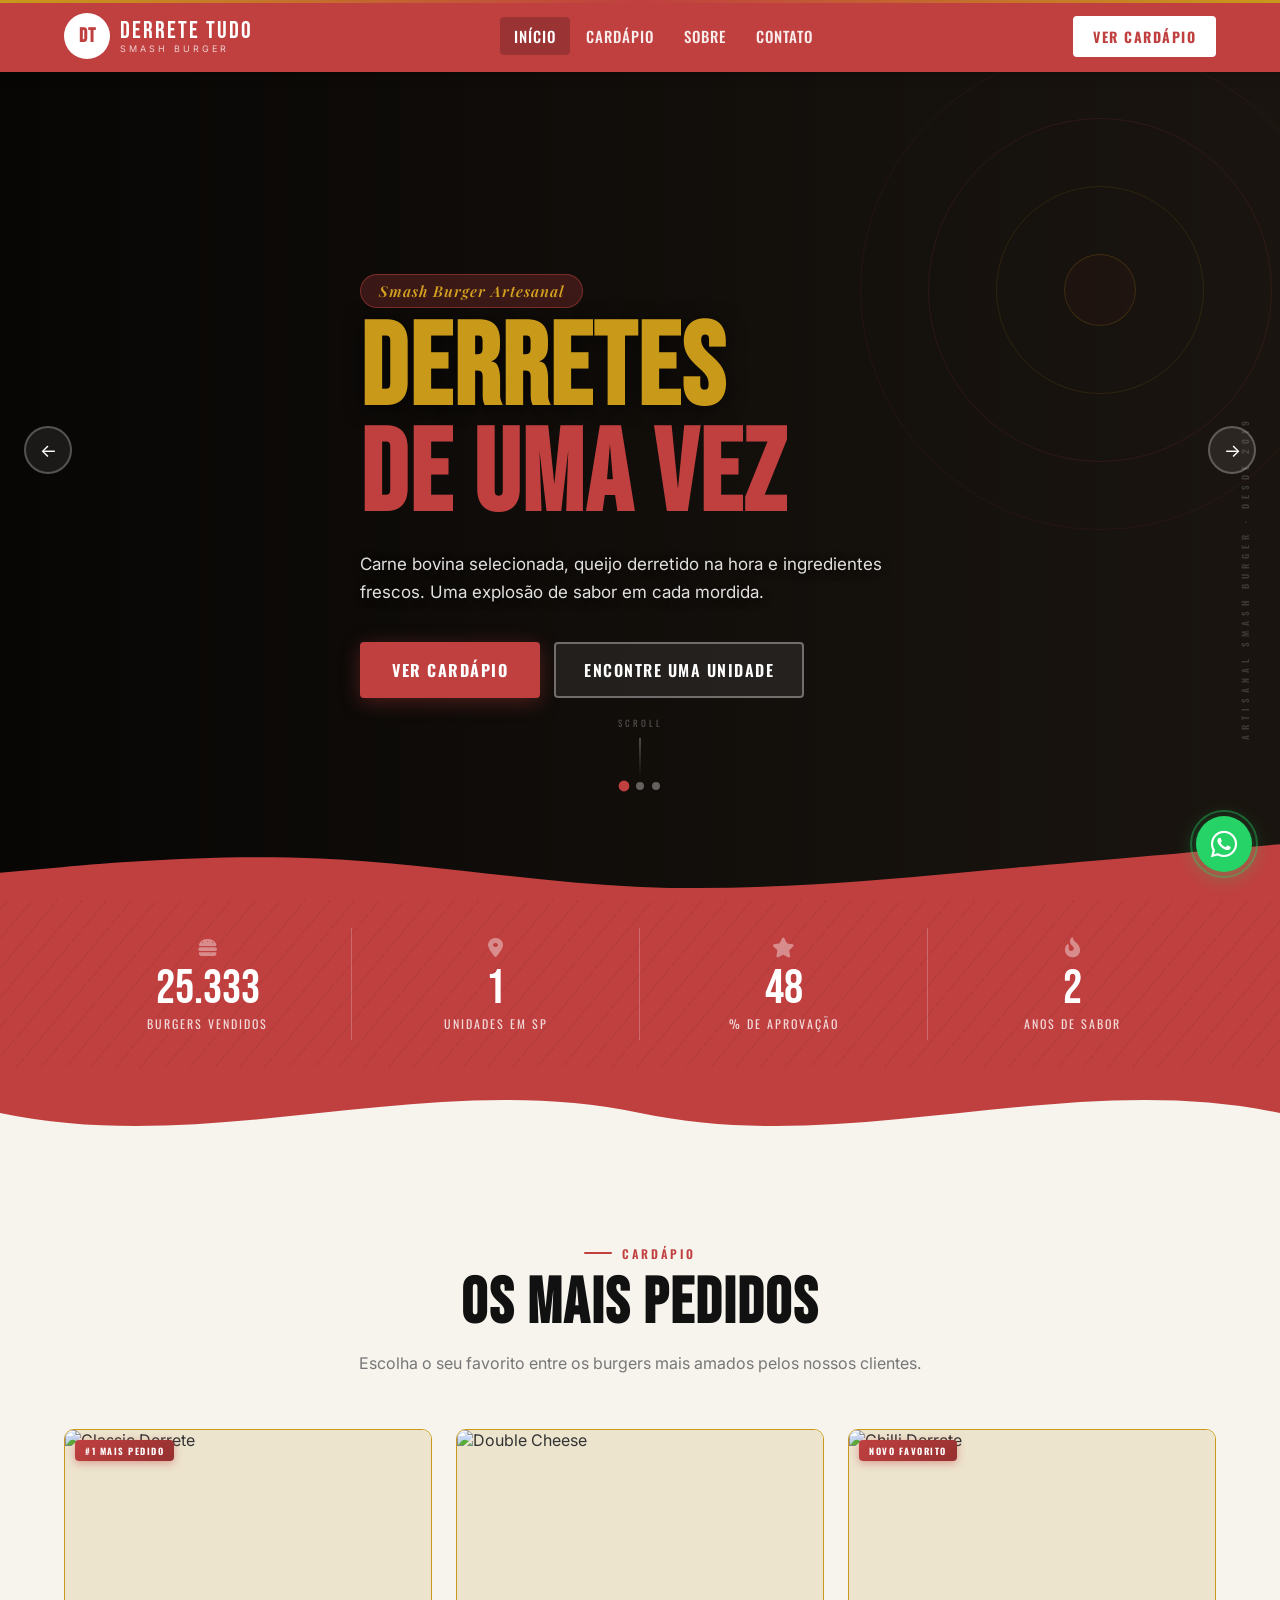
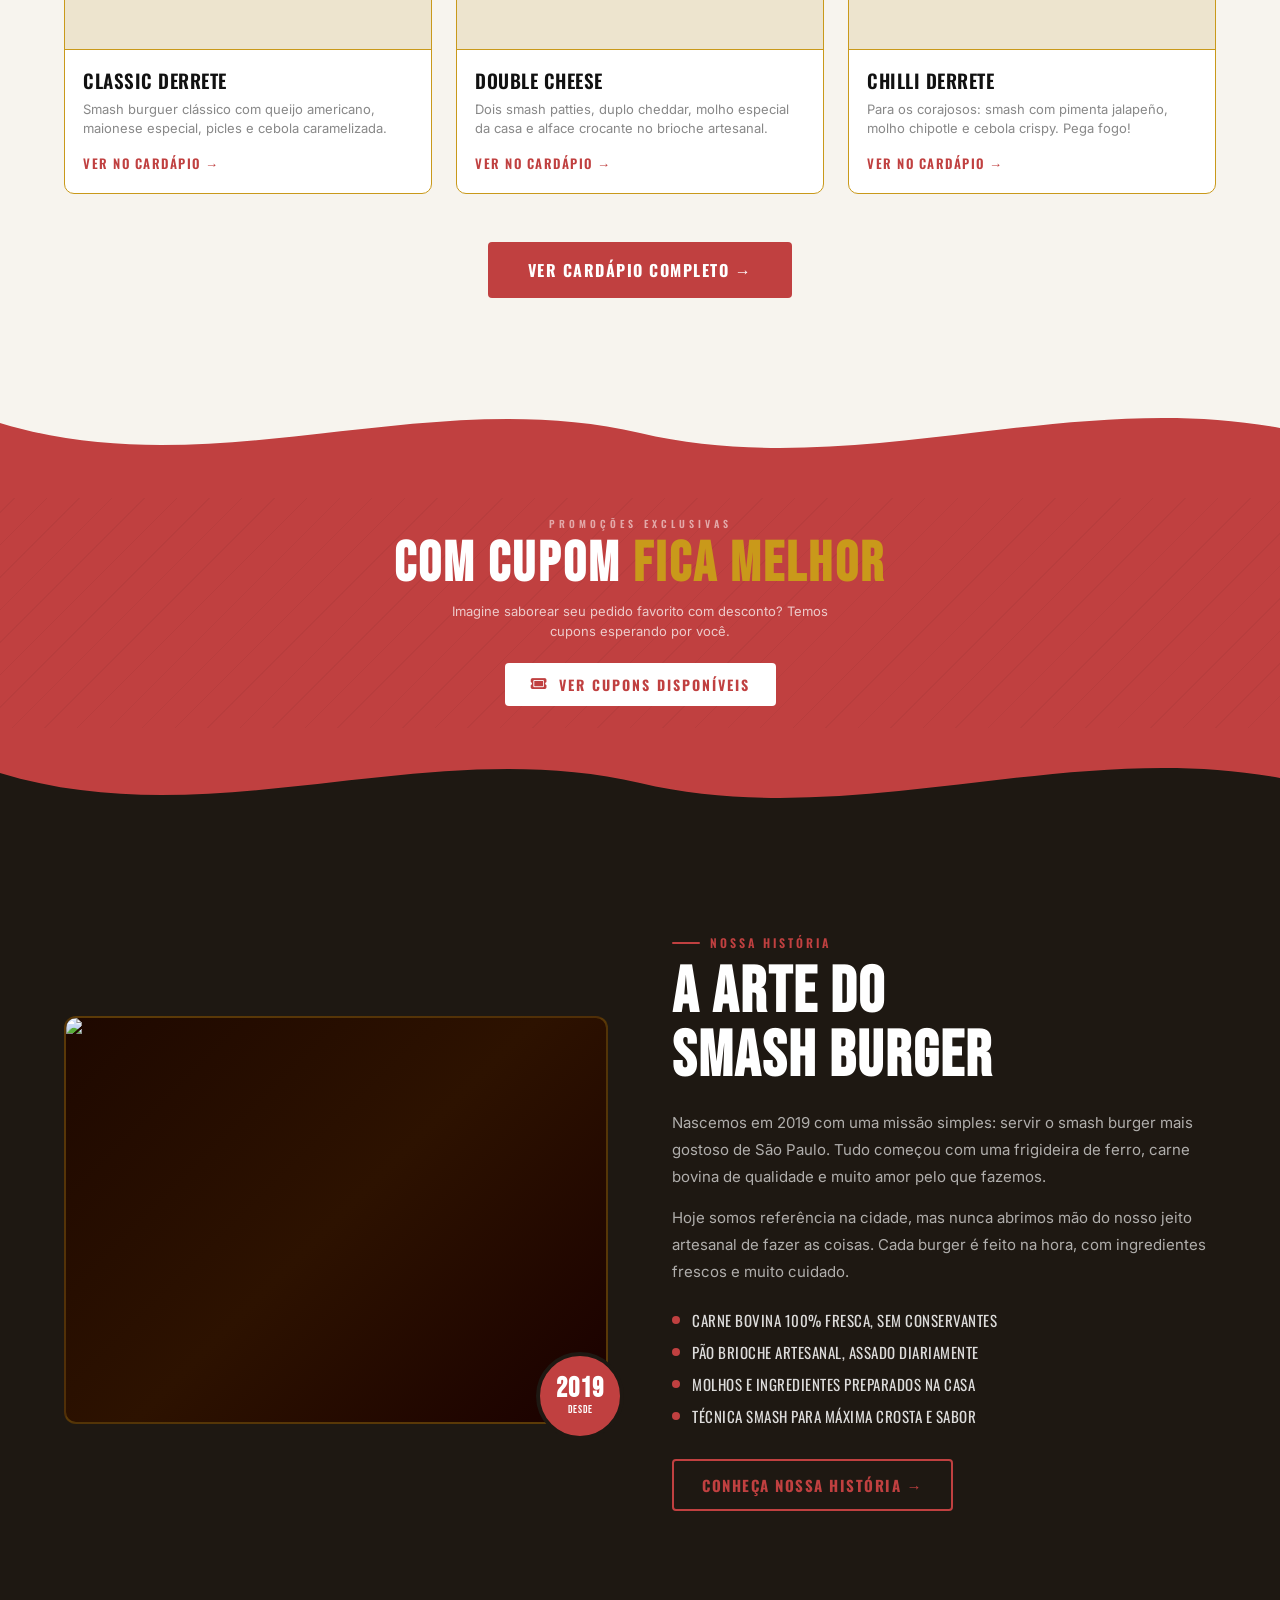
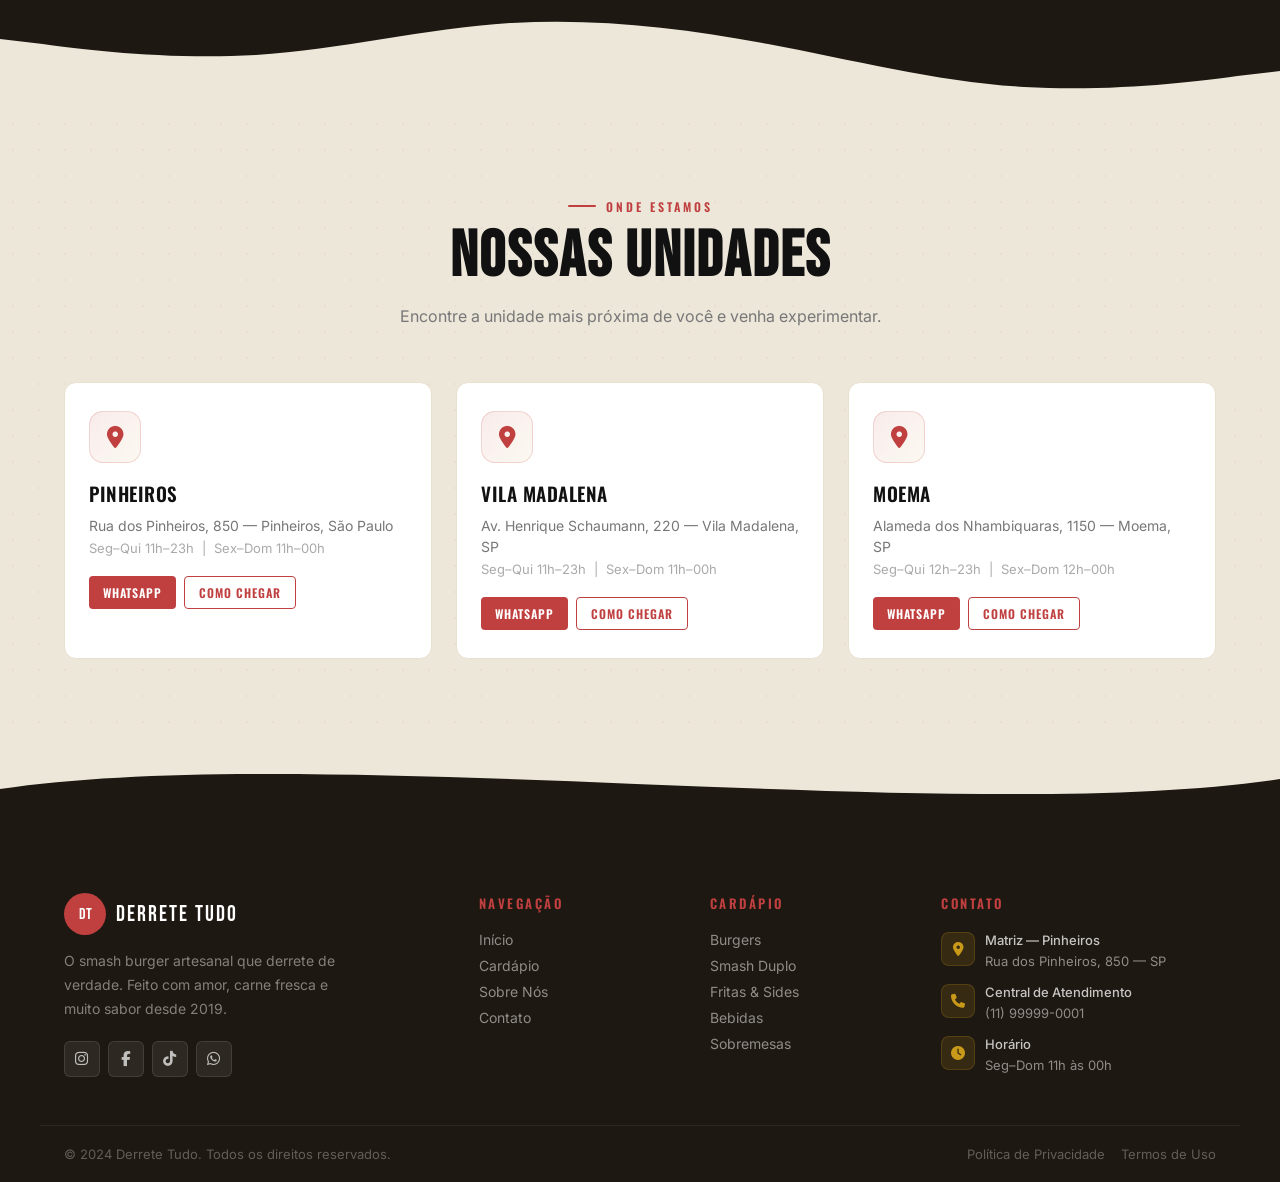
==== index.html @ 4527802b "feat: initial commit — site Derrete Tudo" ====
<!DOCTYPE html>
<html lang="pt-BR">
<head>
  <meta charset="UTF-8" />
  <meta name="viewport" content="width=device-width, initial-scale=1.0" />
  <title>Derrete Tudo — Smash Burger Artesanal em São Paulo</title>
  <meta name="description" content="O melhor smash burger artesanal de São Paulo. Ingredientes frescos, carne selecionada e muito sabor. Derrete Tudo — derretes de vez." />
  <link rel="stylesheet" href="https://cdnjs.cloudflare.com/ajax/libs/font-awesome/6.5.1/css/all.min.css" />
  <link rel="stylesheet" href="css/style.css" />
  <link rel="stylesheet" href="css/waves.css" />
</head>
<body>

  <!-- NAVBAR -->
  <nav class="navbar">
    <div class="navbar-inner">
      <a href="index.html" class="nav-logo">
        <div class="nav-logo-icon">DT</div>
        <div>
          <span class="nav-logo-text">DERRETE TUDO</span>
          <span class="nav-logo-sub">Smash Burger</span>
        </div>
      </a>
      <div class="nav-links">
        <a href="index.html">Início</a>
        <a href="cardapio.html">Cardápio</a>
        <a href="sobre.html">Sobre</a>
        <a href="contato.html">Contato</a>
      </div>
      <div class="nav-cta">
        <a href="cardapio.html" class="btn-nav-cta">Ver Cardápio</a>
      </div>
      <button class="hamburger" aria-label="Menu">
        <span></span><span></span><span></span>
      </button>
    </div>
  </nav>

  <!-- MOBILE MENU -->
  <div class="mobile-overlay"></div>
  <div class="mobile-menu">
    <div class="mobile-menu-links">
      <a href="index.html">Início</a>
      <a href="cardapio.html">Cardápio</a>
      <a href="sobre.html">Sobre</a>
      <a href="contato.html">Contato</a>
    </div>
    <a href="cardapio.html" class="mobile-menu-cta">Ver Cardápio</a>
  </div>

  <!-- HERO SLIDER -->
  <section class="hero">
    <!-- Floating food ingredients -->
    <div class="hero-float hero-float--burger-top" aria-hidden="true">
      <img src="https://pngimg.com/uploads/burger_sandwich/burger_sandwich_PNG4137.png" alt="">
    </div>
    <div class="hero-float hero-float--burger" aria-hidden="true">
      <img src="https://pngimg.com/uploads/burger_sandwich/burger_sandwich_PNG4135.png" alt="">
    </div>
    <!-- Decorative concentric rings — burger cross-section motif -->
    <div class="hero-deco-rings" aria-hidden="true">
      <div class="hero-ring hr1"></div>
      <div class="hero-ring hr2"></div>
      <div class="hero-ring hr3"></div>
      <div class="hero-ring hr4"></div>
    </div>
    <div class="hero-vertical-text" aria-hidden="true">Artisanal Smash Burger · Desde 2019</div>
    <div class="hero-slider">

      <div class="hero-slide">
        <div class="hero-slide-bg"></div>
        <div class="hero-slide-overlay"></div>
        <div class="hero-slide-emoji">🍔</div>
        <div class="hero-content">
          <div class="hero-content-inner">
            <span class="hero-badge">Smash Burger Artesanal</span>
            <h1 class="hero-title">
              <span class="stroke">Derretes</span>
              <span class="highlight">de Uma Vez</span>
            </h1>
            <p class="hero-subtitle">Carne bovina selecionada, queijo derretido na hora e ingredientes frescos. Uma explosão de sabor em cada mordida.</p>
            <div class="hero-actions">
              <a href="cardapio.html" class="btn-primary">Ver Cardápio</a>
              <a href="contato.html" class="btn-outline-white">Encontre uma Unidade</a>
            </div>
          </div>
        </div>
      </div>

      <div class="hero-slide">
        <div class="hero-slide-bg"></div>
        <div class="hero-slide-overlay"></div>
        <div class="hero-slide-emoji">🧀</div>
        <div class="hero-content">
          <div class="hero-content-inner">
            <span class="hero-badge">Queijo Especial</span>
            <h1 class="hero-title">
              <span class="stroke">Queijo</span>
              <span class="highlight">Derretendo</span>
            </h1>
            <p class="hero-subtitle">Nosso double smash cheese é o queridinho de quem visita. Carne fininha, crocante por fora e suculenta por dentro.</p>
            <div class="hero-actions">
              <a href="cardapio.html" class="btn-primary">Pedir Agora</a>
              <a href="sobre.html" class="btn-outline-white">Nossa História</a>
            </div>
          </div>
        </div>
      </div>

      <div class="hero-slide">
        <div class="hero-slide-bg"></div>
        <div class="hero-slide-overlay"></div>
        <div class="hero-slide-emoji">🌶️</div>
        <div class="hero-content">
          <div class="hero-content-inner">
            <span class="hero-badge">Edição Especial</span>
            <h1 class="hero-title">
              <span class="stroke">Com Muito</span>
              <span class="highlight">Pimenta</span>
            </h1>
            <p class="hero-subtitle">Para quem não tem medo de calor. Nosso Chilli Derrete é a combinação perfeita de picância e sabor.</p>
            <div class="hero-actions">
              <a href="cardapio.html" class="btn-primary">Conhecer</a>
              <a href="contato.html" class="btn-outline-white">Nossas Unidades</a>
            </div>
          </div>
        </div>
      </div>

    </div>

    <!-- Slider controls -->
    <button class="slider-btn slider-btn-prev" aria-label="Anterior">&#8592;</button>
    <button class="slider-btn slider-btn-next" aria-label="Próximo">&#8594;</button>
    <div class="slider-dots">
      <button class="slider-dot" aria-label="Slide 1"></button>
      <button class="slider-dot" aria-label="Slide 2"></button>
      <button class="slider-dot" aria-label="Slide 3"></button>
    </div>
    <div class="hero-scroll-indicator" aria-hidden="true">Scroll</div>

    <!-- Wave divider pointing to white section -->
    <div class="wave-divider">
      <svg xmlns="http://www.w3.org/2000/svg" viewBox="0 0 1440 80" preserveAspectRatio="none">
        <path fill="#C04040" fill-opacity="1" d="M0,48L60,42.7C120,37,240,27,360,32C480,37,600,59,720,64C840,69,960,59,1080,48C1200,37,1320,27,1380,21.3L1440,16L1440,80L1380,80C1320,80,1200,80,1080,80C960,80,840,80,720,80C600,80,480,80,360,80C240,80,120,80,60,80L0,80Z"></path>
      </svg>
    </div>
  </section>

  <!-- STATS BAND -->
  <section class="stats-band">
    <div class="stats-inner">
      <div class="stat-item">
        <div class="stat-icon"><i class="fa-solid fa-burger"></i></div>
        <span class="stat-number" data-target="50000">50.000</span>
        <span class="stat-label">Burgers Vendidos</span>
      </div>
      <div class="stat-item">
        <div class="stat-icon"><i class="fa-solid fa-location-dot"></i></div>
        <span class="stat-number" data-target="3">3</span>
        <span class="stat-label">Unidades em SP</span>
      </div>
      <div class="stat-item">
        <div class="stat-icon"><i class="fa-solid fa-star"></i></div>
        <span class="stat-number" data-target="98">98</span>
        <span class="stat-label">% de Aprovação</span>
      </div>
      <div class="stat-item">
        <div class="stat-icon"><i class="fa-solid fa-fire-flame-curved"></i></div>
        <span class="stat-number" data-target="5">5</span>
        <span class="stat-label">Anos de Sabor</span>
      </div>
    </div>
  </section>

  <!-- Onda: stats-band (orange) → destaques (white) — duplo S -->
  <div class="wave-sep wave-from-orange wave-to-white">
    <svg xmlns="http://www.w3.org/2000/svg" viewBox="0 0 1440 90" preserveAspectRatio="none">
      <path fill="currentColor" d="M0,45 C240,90 480,0 720,45 C960,90 1200,0 1440,45 L1440,90 L0,90 Z"/>
    </svg>
  </div>

  <!-- DESTAQUES DO CARDÁPIO -->
  <section class="destaques-section">
    <div class="container">
      <div class="section-header fade-up">
        <span class="section-tag">Cardápio</span>
        <h2 class="section-title">Os Mais Pedidos</h2>
        <p class="section-desc">Escolha o seu favorito entre os burgers mais amados pelos nossos clientes.</p>
      </div>
      <div class="destaques-grid stagger-children">
        <div class="destaque-card">
          <div class="destaque-img">
            <span class="product-badge">#1 Mais Pedido</span>
            <img src="https://images.unsplash.com/photo-1568901346375-23c9450c58cd?auto=format&fit=crop&w=600&q=80" alt="Classic Derrete" loading="lazy">
          </div>
          <div class="destaque-body">
            <h3 class="destaque-name">Classic Derrete</h3>
            <p class="destaque-desc">Smash burguer clássico com queijo americano, maionese especial, picles e cebola caramelizada.</p>
            <a href="cardapio.html" class="destaque-link">Ver no Cardápio &rarr;</a>
          </div>
        </div>
        <div class="destaque-card">
          <div class="destaque-img"><img src="https://images.unsplash.com/photo-1550547660-d9450f859349?auto=format&fit=crop&w=600&q=80" alt="Double Cheese" loading="lazy"></div>
          <div class="destaque-body">
            <h3 class="destaque-name">Double Cheese</h3>
            <p class="destaque-desc">Dois smash patties, duplo cheddar, molho especial da casa e alface crocante no brioche artesanal.</p>
            <a href="cardapio.html" class="destaque-link">Ver no Cardápio &rarr;</a>
          </div>
        </div>
        <div class="destaque-card">
          <div class="destaque-img">
            <span class="product-badge">Novo Favorito</span>
            <img src="https://images.unsplash.com/photo-1553979459-d2229ba7433b?auto=format&fit=crop&w=600&q=80" alt="Chilli Derrete" loading="lazy">
          </div>
          <div class="destaque-body">
            <h3 class="destaque-name">Chilli Derrete</h3>
            <p class="destaque-desc">Para os corajosos: smash com pimenta jalapeño, molho chipotle e cebola crispy. Pega fogo!</p>
            <a href="cardapio.html" class="destaque-link">Ver no Cardápio &rarr;</a>
          </div>
        </div>
      </div>
      <div class="destaques-cta fade-up">
        <a href="cardapio.html" class="btn-see-all">Ver Cardápio Completo &rarr;</a>
      </div>
    </div>
  </section>

  <!-- Onda: destaques (white) → cupom (red) -->
  <div class="wave-sep wave-from-white wave-to-orange wave-sep--lg">
    <svg xmlns="http://www.w3.org/2000/svg" viewBox="0 0 1440 120" preserveAspectRatio="none">
      <path fill="currentColor" d="M0,45 C240,110 480,5 720,55 C960,105 1200,10 1440,50 L1440,120 L0,120 Z"/>
    </svg>
  </div>

  <!-- CUPOM SECTION -->
  <section class="cupom-section">
    <div class="cupom-inner fade-up">
      <p class="cupom-eyebrow">Promoções Exclusivas</p>
      <h2 class="cupom-title">Com Cupom <span class="cupom-gold">Fica Melhor</span></h2>
      <p class="cupom-desc">Imagine saborear seu pedido favorito com desconto? Temos cupons esperando por você.</p>
      <a href="cupons.html" class="btn-cupom">
        <i class="fa-solid fa-ticket"></i> Ver Cupons Disponíveis
      </a>
    </div>
  </section>

  <!-- Onda: cupom (red) → sobre (dark) -->
  <div class="wave-sep wave-from-orange wave-to-dark wave-sep--lg">
    <svg xmlns="http://www.w3.org/2000/svg" viewBox="0 0 1440 120" preserveAspectRatio="none">
      <path fill="currentColor" d="M0,45 C240,110 480,5 720,55 C960,105 1200,10 1440,50 L1440,120 L0,120 Z"/>
    </svg>
  </div>

  <!-- DARK SECTION: SOBRE -->
  <section class="dark-section">
    <div class="dark-section-inner">
      <div class="about-visual fade-up">
        <div class="about-img-box"><img src="https://images.unsplash.com/photo-1571091718767-18b5b1457add?auto=format&fit=crop&w=800&q=80" alt="Cozinha Derrete Tudo" loading="lazy"></div>
        <div class="about-year-badge">
          <strong>2019</strong>
          Desde
        </div>
      </div>
      <div class="about-text fade-up">
        <div class="section-header">
          <span class="section-tag">Nossa História</span>
          <h2 class="section-title white">A Arte do<br>Smash Burger</h2>
        </div>
        <p>Nascemos em 2019 com uma missão simples: servir o smash burger mais gostoso de São Paulo. Tudo começou com uma frigideira de ferro, carne bovina de qualidade e muito amor pelo que fazemos.</p>
        <p>Hoje somos referência na cidade, mas nunca abrimos mão do nosso jeito artesanal de fazer as coisas. Cada burger é feito na hora, com ingredientes frescos e muito cuidado.</p>
        <div class="about-features">
          <div class="about-feature"><div class="feature-dot"></div>Carne bovina 100% fresca, sem conservantes</div>
          <div class="about-feature"><div class="feature-dot"></div>Pão brioche artesanal, assado diariamente</div>
          <div class="about-feature"><div class="feature-dot"></div>Molhos e ingredientes preparados na casa</div>
          <div class="about-feature"><div class="feature-dot"></div>Técnica smash para máxima crosta e sabor</div>
        </div>
        <a href="sobre.html" class="btn-outline-orange">Conheça Nossa História &rarr;</a>
      </div>
    </div>
  </section>

  <!-- Onda: dark-section → localização (beige) — orgânica complexa (La Brasa) -->
  <div class="wave-sep wave-from-dark wave-to-beige wave-sep--lg">
    <svg xmlns="http://www.w3.org/2000/svg" viewBox="0 0 1440 120" preserveAspectRatio="none">
      <path fill="currentColor" d="M0,48 L48,53 C96,59 192,69 288,64 C384,59 480,37 576,32 C672,27 768,37 864,53 C960,69 1056,91 1152,96 C1248,101 1344,91 1392,85 L1440,80 L1440,120 L0,120 Z"/>
    </svg>
  </div>

  <!-- LOCALIZAÇÃO -->
  <section class="locations-section">
    <div class="container">
      <div class="section-header fade-up">
        <span class="section-tag">Onde Estamos</span>
        <h2 class="section-title">Nossas Unidades</h2>
        <p class="section-desc">Encontre a unidade mais próxima de você e venha experimentar.</p>
      </div>
      <div class="locations-grid stagger-children">
        <div class="location-card">
          <div class="location-icon"><i class="fa-solid fa-location-dot"></i></div>
          <h3 class="location-name">Pinheiros</h3>
          <p class="location-address">Rua dos Pinheiros, 850 — Pinheiros, São Paulo</p>
          <p class="location-hours">Seg–Qui 11h–23h &nbsp;|&nbsp; Sex–Dom 11h–00h</p>
          <div class="location-actions">
            <a href="https://wa.me/5511999990001" class="btn-sm btn-sm-primary" target="_blank" rel="noopener">WhatsApp</a>
            <a href="contato.html" class="btn-sm btn-sm-outline">Como Chegar</a>
          </div>
        </div>
        <div class="location-card">
          <div class="location-icon"><i class="fa-solid fa-location-dot"></i></div>
          <h3 class="location-name">Vila Madalena</h3>
          <p class="location-address">Av. Henrique Schaumann, 220 — Vila Madalena, SP</p>
          <p class="location-hours">Seg–Qui 11h–23h &nbsp;|&nbsp; Sex–Dom 11h–00h</p>
          <div class="location-actions">
            <a href="https://wa.me/5511999990002" class="btn-sm btn-sm-primary" target="_blank" rel="noopener">WhatsApp</a>
            <a href="contato.html" class="btn-sm btn-sm-outline">Como Chegar</a>
          </div>
        </div>
        <div class="location-card">
          <div class="location-icon"><i class="fa-solid fa-location-dot"></i></div>
          <h3 class="location-name">Moema</h3>
          <p class="location-address">Alameda dos Nhambiquaras, 1150 — Moema, SP</p>
          <p class="location-hours">Seg–Qui 12h–23h &nbsp;|&nbsp; Sex–Dom 12h–00h</p>
          <div class="location-actions">
            <a href="https://wa.me/5511999990003" class="btn-sm btn-sm-primary" target="_blank" rel="noopener">WhatsApp</a>
            <a href="contato.html" class="btn-sm btn-sm-outline">Como Chegar</a>
          </div>
        </div>
      </div>
    </div>
  </section>

  <!-- Onda: localização (beige) → footer (dark) — côncava dramática -->
  <div class="wave-sep wave-from-beige wave-to-dark wave-sep--flip">
    <svg xmlns="http://www.w3.org/2000/svg" viewBox="0 0 1440 90" preserveAspectRatio="none">
      <path fill="currentColor" d="M0,40 C360,88 1080,2 1440,50 L1440,90 L0,90 Z"/>
    </svg>
  </div>

  <!-- FOOTER -->
  <footer class="footer">
    <div class="footer-grid">
      <div>
        <div class="footer-logo">
          <div class="footer-logo-icon">DT</div>
          <span class="footer-logo-text">DERRETE TUDO</span>
        </div>
        <p class="footer-desc">O smash burger artesanal que derrete de verdade. Feito com amor, carne fresca e muito sabor desde 2019.</p>
        <div class="social-links">
          <a href="#" class="social-link" aria-label="Instagram"><i class="fa-brands fa-instagram"></i></a>
          <a href="#" class="social-link" aria-label="Facebook"><i class="fa-brands fa-facebook-f"></i></a>
          <a href="#" class="social-link" aria-label="TikTok"><i class="fa-brands fa-tiktok"></i></a>
          <a href="#" class="social-link" aria-label="WhatsApp"><i class="fa-brands fa-whatsapp"></i></a>
        </div>
      </div>
      <div>
        <h4 class="footer-col-title">Navegação</h4>
        <div class="footer-links">
          <a href="index.html">Início</a>
          <a href="cardapio.html">Cardápio</a>
          <a href="sobre.html">Sobre Nós</a>
          <a href="contato.html">Contato</a>
        </div>
      </div>
      <div>
        <h4 class="footer-col-title">Cardápio</h4>
        <div class="footer-links">
          <a href="cardapio.html">Burgers</a>
          <a href="cardapio.html">Smash Duplo</a>
          <a href="cardapio.html">Fritas & Sides</a>
          <a href="cardapio.html">Bebidas</a>
          <a href="cardapio.html">Sobremesas</a>
        </div>
      </div>
      <div>
        <h4 class="footer-col-title">Contato</h4>
        <div class="footer-contacts">
          <div class="footer-contact-item">
            <span class="footer-contact-icon"><i class="fa-solid fa-location-dot"></i></span>
            <div class="footer-contact-text">
              <strong>Matriz — Pinheiros</strong>
              Rua dos Pinheiros, 850 — SP
            </div>
          </div>
          <div class="footer-contact-item">
            <span class="footer-contact-icon"><i class="fa-solid fa-phone"></i></span>
            <div class="footer-contact-text">
              <strong>Central de Atendimento</strong>
              (11) 99999-0001
            </div>
          </div>
          <div class="footer-contact-item">
            <span class="footer-contact-icon"><i class="fa-solid fa-clock"></i></span>
            <div class="footer-contact-text">
              <strong>Horário</strong>
              Seg–Dom 11h às 00h
            </div>
          </div>
        </div>
      </div>
    </div>
    <div class="footer-bottom">
      <span class="footer-copy">&copy; 2024 Derrete Tudo. Todos os direitos reservados.</span>
      <div class="footer-legal">
        <a href="#">Política de Privacidade</a>
        <a href="#">Termos de Uso</a>
      </div>
    </div>
  </footer>

  <!-- WHATSAPP FLOAT -->
  <a href="https://wa.me/5511999990001" class="whatsapp-btn" target="_blank" rel="noopener" aria-label="WhatsApp"><i class="fa-brands fa-whatsapp"></i></a>

  <script src="js/main.js"></script>
</body>
</html>
---- css/style.css ----
/* ============================================================
   DERRETE TUDO — Stylesheet
   Primary: #C04040 | Gold: #C9991A | Dark: #111
============================================================ */

@import url('https://fonts.googleapis.com/css2?family=Bebas+Neue&family=Oswald:wght@400;500;600;700&family=Inter:wght@400;500;600&family=Playfair+Display:ital,wght@1,500;1,600&display=swap');

/* --- Reset & Base --- */
*, *::before, *::after { box-sizing: border-box; margin: 0; padding: 0; }
html { scroll-behavior: smooth; }
body {
  font-family: 'Inter', sans-serif;
  font-size: 16px;
  color: #333;
  background: #1E1812;
  overflow-x: hidden;
}
img { max-width: 100%; display: block; }
a { text-decoration: none; color: inherit; }
ul { list-style: none; }
button { cursor: pointer; border: none; background: none; font-family: inherit; }

.container { max-width: 1200px; margin: 0 auto; padding: 0 24px; }

/* ============================================================
   NAVBAR
============================================================ */
.navbar {
  position: fixed;
  top: 0; left: 0; right: 0;
  z-index: 1000;
  background: #C04040;
  box-shadow: 0 2px 12px rgba(0,0,0,.25);
}
.navbar-inner {
  display: flex;
  align-items: center;
  justify-content: space-between;
  height: 72px;
  max-width: 1200px;
  margin: 0 auto;
  padding: 0 24px;
  gap: 24px;
}
.nav-logo { display: flex; align-items: center; gap: 10px; flex-shrink: 0; }
.nav-logo-icon {
  width: 46px; height: 46px;
  background: #fff;
  border-radius: 50%;
  display: flex; align-items: center; justify-content: center;
  font-size: 20px;
  font-family: 'Bebas Neue', sans-serif;
  color: #C04040;
  letter-spacing: 1px;
  font-weight: 900;
}
.nav-logo-text {
  font-family: 'Bebas Neue', sans-serif;
  font-size: 24px;
  color: #fff;
  letter-spacing: 2px;
  line-height: 1;
}
.nav-logo-sub {
  font-family: 'Inter', sans-serif;
  font-size: 9px;
  color: rgba(255,255,255,.75);
  letter-spacing: 3px;
  text-transform: uppercase;
  display: block;
}
.nav-links {
  display: flex;
  align-items: center;
  gap: 2px;
  flex: 1;
  justify-content: center;
}
.nav-links a {
  font-family: 'Oswald', sans-serif;
  font-size: 15px;
  font-weight: 500;
  color: rgba(255,255,255,.9);
  text-transform: uppercase;
  letter-spacing: 1px;
  padding: 8px 14px;
  border-radius: 4px;
  transition: background .2s, color .2s;
}
.nav-links a:hover,
.nav-links a.active { background: rgba(0,0,0,.2); color: #fff; }
.nav-cta { flex-shrink: 0; }
.btn-nav-cta {
  display: inline-block;
  background: #fff;
  color: #C04040;
  font-family: 'Oswald', sans-serif;
  font-size: 14px;
  font-weight: 700;
  text-transform: uppercase;
  letter-spacing: 1.5px;
  padding: 10px 20px;
  border-radius: 4px;
  transition: background .2s, color .2s;
}
.btn-nav-cta:hover { background: #1E1812; color: #fff; }
.hamburger {
  display: none;
  flex-direction: column;
  gap: 5px;
  padding: 6px;
}
.hamburger span {
  display: block;
  width: 24px; height: 2px;
  background: #fff;
  border-radius: 2px;
  transition: transform .3s, opacity .3s;
}
.hamburger.open span:nth-child(1) { transform: translateY(7px) rotate(45deg); }
.hamburger.open span:nth-child(2) { opacity: 0; }
.hamburger.open span:nth-child(3) { transform: translateY(-7px) rotate(-45deg); }

.mobile-overlay {
  display: none;
  position: fixed; inset: 0;
  background: rgba(0,0,0,.5);
  z-index: 998;
}
.mobile-overlay.open { display: block; }
.mobile-menu {
  position: fixed;
  top: 0; right: -100%;
  width: 280px; height: 100vh;
  background: #C04040;
  z-index: 999;
  transition: right .35s ease;
  padding: 88px 24px 40px;
  display: flex;
  flex-direction: column;
}
.mobile-menu.open { right: 0; }
.mobile-menu-links { display: flex; flex-direction: column; gap: 4px; }
.mobile-menu-links a {
  font-family: 'Oswald', sans-serif;
  font-size: 20px;
  font-weight: 500;
  color: rgba(255,255,255,.9);
  text-transform: uppercase;
  letter-spacing: 1px;
  padding: 12px 16px;
  border-radius: 6px;
  transition: background .2s;
}
.mobile-menu-links a:hover,
.mobile-menu-links a.active { background: rgba(0,0,0,.2); color: #fff; }
.mobile-menu-cta {
  margin-top: auto;
  display: block;
  background: #fff;
  color: #C04040;
  font-family: 'Oswald', sans-serif;
  font-weight: 700;
  font-size: 16px;
  text-transform: uppercase;
  letter-spacing: 1.5px;
  text-align: center;
  padding: 14px;
  border-radius: 6px;
}

/* ============================================================
   HERO SLIDER
============================================================ */
.hero {
  position: relative;
  height: 100vh;
  min-height: 560px;
  overflow: hidden;
  background: #1E1812;
}
.hero-slider { position: relative; width: 100%; height: 100%; }
.hero-slide {
  position: absolute;
  inset: 0;
  opacity: 0;
  transition: opacity .8s ease;
}
.hero-slide.active { opacity: 1; }
.hero-slide-bg {
  position: absolute; inset: 0;
  background-size: cover;
  background-position: center;
}
.hero-slide:nth-child(1) .hero-slide-bg {
  background-image: url('https://images.unsplash.com/photo-1550547660-d9450f859349?auto=format&fit=crop&w=1920&q=80');
  background-size: cover;
  background-position: center;
}
.hero-slide:nth-child(2) .hero-slide-bg {
  background-image: url('https://images.unsplash.com/photo-1568901346375-23c9450c58cd?auto=format&fit=crop&w=1920&q=80');
  background-size: cover;
  background-position: center;
}
.hero-slide:nth-child(3) .hero-slide-bg {
  background-image: url('https://images.unsplash.com/photo-1553979459-d2229ba7433b?auto=format&fit=crop&w=1920&q=80');
  background-size: cover;
  background-position: center;
}
.hero-slide-overlay {
  position: absolute; inset: 0;
  background: linear-gradient(90deg, rgba(0,0,0,.75) 0%, rgba(0,0,0,.4) 55%, rgba(0,0,0,.15) 100%);
}
.hero-slide-emoji { display: none; }

.hero-content {
  position: absolute; inset: 0;
  z-index: 2;
  display: flex;
  align-items: center;
  padding-top: 72px;
}
.hero-content-inner {
  max-width: 1200px;
  margin: 0 auto;
  padding: 0 24px;
}
.hero-badge {
  display: inline-block;
  background: rgba(192,64,64,.25);
  border: 1px solid rgba(192,64,64,.5);
  color: #D4A020;
  font-family: 'Playfair Display', serif;
  font-style: italic;
  font-size: 15px;
  font-weight: 600;
  letter-spacing: 1px;
  text-transform: none;
  padding: 6px 18px;
  border-radius: 50px;
  margin-bottom: 10px;
}
.hero-title {
  font-family: 'Bebas Neue', sans-serif;
  font-size: clamp(60px, 9vw, 120px);
  color: #fff;
  line-height: .92;
  letter-spacing: 2px;
  margin-bottom: 20px;
}
.hero-title .highlight { color: #C04040; display: block; }
.hero-subtitle {
  font-size: 17px;
  color: rgba(255,255,255,.88);
  max-width: 480px;
  line-height: 1.65;
  margin-bottom: 36px;
  text-shadow: 0 2px 10px rgba(0,0,0,.65);
}
.hero-actions { display: flex; gap: 14px; flex-wrap: wrap; }
.btn-primary {
  display: inline-flex;
  align-items: center;
  gap: 8px;
  background: #C04040;
  color: #fff;
  font-family: 'Oswald', sans-serif;
  font-weight: 700;
  font-size: 16px;
  text-transform: uppercase;
  letter-spacing: 1.5px;
  padding: 16px 32px;
  border-radius: 4px;
  transition: background .2s, transform .15s;
  box-shadow: 0 4px 20px rgba(192,64,64,.35);
}
.btn-primary:hover { background: #963030; transform: translateY(-2px); }
.btn-outline-white {
  display: inline-flex;
  align-items: center;
  gap: 8px;
  background: rgba(255,255,255,.08);
  border: 2px solid rgba(255,255,255,.35);
  color: #fff;
  font-family: 'Oswald', sans-serif;
  font-weight: 600;
  font-size: 16px;
  text-transform: uppercase;
  letter-spacing: 1.5px;
  padding: 14px 28px;
  border-radius: 4px;
  transition: background .2s, border-color .2s;
}
.btn-outline-white:hover { background: rgba(255,255,255,.18); border-color: rgba(255,255,255,.7); }

.slider-dots {
  position: absolute;
  bottom: 110px;
  left: 50%;
  transform: translateX(-50%);
  z-index: 3;
  display: flex; gap: 8px;
}
.slider-dot {
  width: 8px; height: 8px;
  border-radius: 50%;
  background: rgba(255,255,255,.35);
  cursor: pointer;
  transition: background .3s, transform .3s;
  border: none;
}
.slider-dot.active { background: #C04040; transform: scale(1.35); }
.slider-btn {
  position: absolute;
  top: 50%;
  transform: translateY(-50%);
  z-index: 3;
  width: 48px; height: 48px;
  border-radius: 50%;
  background: rgba(255,255,255,.08);
  border: 2px solid rgba(255,255,255,.25);
  color: #fff;
  font-size: 18px;
  display: flex; align-items: center; justify-content: center;
  cursor: pointer;
  transition: background .2s, border-color .2s;
}
.slider-btn:hover { background: rgba(192,64,64,.6); border-color: #C04040; }
.slider-btn-prev { left: 24px; }
.slider-btn-next { right: 24px; }

.wave-divider {
  position: absolute;
  bottom: -1px; left: 0; right: 0;
  z-index: 4;
  line-height: 0;
}
.wave-divider svg { display: block; width: 100%; }

/* ============================================================
   STATS BAND
============================================================ */
.stats-band { background: #C04040; padding: 28px 0; }
.stats-inner {
  display: grid;
  grid-template-columns: repeat(4, 1fr);
  max-width: 1200px;
  margin: 0 auto;
  padding: 0 24px;
}
.stat-item {
  text-align: center;
  padding: 8px;
  border-right: 1px solid rgba(255,255,255,.22);
}
.stat-item:last-child { border-right: none; }
.stat-number {
  font-family: 'Bebas Neue', sans-serif;
  font-size: 48px;
  color: #fff;
  line-height: 1;
  display: block;
}
.stat-label {
  font-family: 'Oswald', sans-serif;
  font-size: 12px;
  color: rgba(255,255,255,.8);
  text-transform: uppercase;
  letter-spacing: 2px;
  display: block;
  margin-top: 2px;
}

/* ============================================================
   SECTION HEADERS
============================================================ */
.section-header { text-align: center; margin-bottom: 52px; }
.section-tag {
  display: inline-block;
  font-family: 'Oswald', sans-serif;
  font-size: 12px;
  font-weight: 600;
  color: #C04040;
  text-transform: uppercase;
  letter-spacing: 4px;
  margin-bottom: 10px;
}
.section-title {
  font-family: 'Bebas Neue', sans-serif;
  font-size: clamp(40px, 5vw, 64px);
  color: #111;
  letter-spacing: 2px;
  line-height: 1;
}
.section-title.white { color: #fff; }
.section-desc {
  font-size: 16px;
  color: #777;
  max-width: 680px;
  margin: 14px auto 0;
  line-height: 1.7;
}
.section-desc.white { color: rgba(255,255,255,.65); }

/* ============================================================
   DESTAQUES (home featured section)
============================================================ */
.destaques-section { padding: 80px 0; background: #F7F4EE; }
.destaques-grid {
  display: grid;
  grid-template-columns: repeat(3, 1fr);
  gap: 24px;
}
.destaque-card {
  border: 1px solid #C9991A;
  border-radius: 10px;
  overflow: hidden;
  background: #fff;
  transition: transform .25s, box-shadow .25s;
}
.destaque-card:hover { transform: translateY(-6px); box-shadow: 0 16px 40px rgba(201,153,26,.3); }
.destaque-img {
  overflow: hidden;
  height: 220px;
  background: #EDE4CE;
  border-bottom: 1px solid #C9991A;
}
.destaque-img img {
  width: 100%;
  height: 100%;
  object-fit: cover;
  display: block;
  transition: transform .4s ease;
}
.destaque-card:hover .destaque-img img {
  transform: scale(1.06);
}
.destaque-body { padding: 16px 18px 20px; }
.destaque-name {
  font-family: 'Oswald', sans-serif;
  font-size: 19px;
  font-weight: 600;
  color: #111;
  text-transform: uppercase;
  letter-spacing: .5px;
  margin-bottom: 6px;
}
.destaque-desc { font-size: 13px; color: #888; line-height: 1.5; margin-bottom: 14px; }
.destaque-link {
  font-family: 'Oswald', sans-serif;
  font-size: 13px;
  font-weight: 600;
  color: #C04040;
  text-transform: uppercase;
  letter-spacing: 1.5px;
}
.destaque-link:hover { color: #963030; }
.destaques-cta { text-align: center; margin-top: 48px; }
.btn-see-all {
  display: inline-flex;
  align-items: center;
  gap: 8px;
  background: #C04040;
  color: #fff;
  font-family: 'Oswald', sans-serif;
  font-weight: 700;
  font-size: 16px;
  text-transform: uppercase;
  letter-spacing: 1.5px;
  padding: 16px 40px;
  border-radius: 4px;
  transition: background .2s;
}
.btn-see-all:hover { background: #963030; }

/* ============================================================
   DARK ABOUT SECTION (home)
============================================================ */
.dark-section { background: #1E1812; padding: 80px 0; position: relative; }
.dark-section-inner {
  max-width: 1200px;
  margin: 0 auto;
  padding: 0 24px;
  display: grid;
  grid-template-columns: 1fr 1fr;
  gap: 64px;
  align-items: center;
}
.about-visual { position: relative; }
.about-img-box {
  border-radius: 12px;
  overflow: hidden;
  aspect-ratio: 4/3;
  background: linear-gradient(135deg, #1e0800, #2d1200, #1a0000);
  font-size: 0;
  border: 2px solid rgba(201,153,26,.3);
}
.about-img-box img {
  width: 100%;
  height: 100%;
  object-fit: cover;
}
.about-year-badge {
  position: absolute;
  bottom: -16px; right: -16px;
  background: #C04040;
  width: 88px; height: 88px;
  border-radius: 50%;
  display: flex; flex-direction: column;
  align-items: center; justify-content: center;
  font-family: 'Bebas Neue', sans-serif;
  font-size: 11px;
  color: #fff;
  letter-spacing: 1px;
  border: 4px solid #1E1812;
}
.about-year-badge strong { font-size: 28px; display: block; line-height: 1; }
.about-text .section-header { text-align: left; margin-bottom: 20px; }
.about-text p { font-size: 15px; color: rgba(255,255,255,.65); line-height: 1.8; margin-bottom: 14px; }
.about-features { margin: 24px 0; display: flex; flex-direction: column; gap: 10px; }
.about-feature {
  display: flex; align-items: center; gap: 12px;
  font-family: 'Oswald', sans-serif;
  font-size: 15px;
  color: rgba(255,255,255,.85);
  text-transform: uppercase;
  letter-spacing: .5px;
}
.feature-dot { width: 8px; height: 8px; border-radius: 50%; background: #C04040; flex-shrink: 0; }
.btn-outline-orange {
  display: inline-flex;
  align-items: center;
  gap: 8px;
  background: transparent;
  border: 2px solid #C04040;
  color: #C04040;
  font-family: 'Oswald', sans-serif;
  font-weight: 700;
  font-size: 15px;
  text-transform: uppercase;
  letter-spacing: 1.5px;
  padding: 13px 28px;
  border-radius: 4px;
  margin-top: 8px;
  transition: background .2s, color .2s;
}
.btn-outline-orange:hover { background: #C04040; color: #fff; }

/* ============================================================
   LOCATIONS (home)
============================================================ */
.locations-section { padding: 80px 0; background: #EDE7DA; }
.locations-grid { display: grid; grid-template-columns: repeat(3, 1fr); gap: 24px; }
.location-card {
  background: #fff;
  border: 1px solid #e8e0d0;
  border-radius: 12px;
  padding: 28px 24px;
  transition: transform .25s, box-shadow .25s;
}
.location-card:hover { transform: translateY(-4px); box-shadow: 0 12px 32px rgba(0,0,0,.1); }
.location-icon { font-size: 36px; margin-bottom: 12px; }
.location-name {
  font-family: 'Oswald', sans-serif;
  font-size: 19px;
  font-weight: 600;
  color: #111;
  text-transform: uppercase;
  letter-spacing: .5px;
  margin-bottom: 8px;
}
.location-address { font-size: 14px; color: #777; line-height: 1.5; margin-bottom: 4px; }
.location-hours { font-size: 13px; color: #aaa; margin-bottom: 20px; }
.location-actions { display: flex; gap: 8px; flex-wrap: wrap; }
.btn-sm {
  display: inline-flex;
  align-items: center;
  gap: 5px;
  font-family: 'Oswald', sans-serif;
  font-size: 12px;
  font-weight: 600;
  text-transform: uppercase;
  letter-spacing: 1px;
  padding: 7px 14px;
  border-radius: 4px;
  transition: background .2s, color .2s;
}
.btn-sm-primary { background: #C04040; color: #fff; }
.btn-sm-primary:hover { background: #963030; }
.btn-sm-outline { border: 1.5px solid #C04040; color: #C04040; }
.btn-sm-outline:hover { background: #C04040; color: #fff; }

/* ============================================================
   FOOTER
============================================================ */
.footer { background: #1E1812; color: #fff; padding: 64px 0 0; }
.footer-grid {
  display: grid;
  grid-template-columns: 2fr 1fr 1fr 1.5fr;
  gap: 48px;
  max-width: 1200px;
  margin: 0 auto;
  padding: 0 24px;
}
.footer-logo { display: flex; align-items: center; gap: 10px; margin-bottom: 14px; }
.footer-logo-icon {
  width: 42px; height: 42px;
  background: #C04040;
  border-radius: 50%;
  display: flex; align-items: center; justify-content: center;
  font-family: 'Bebas Neue', sans-serif;
  font-size: 16px;
  color: #fff;
}
.footer-logo-text {
  font-family: 'Bebas Neue', sans-serif;
  font-size: 22px;
  color: #fff;
  letter-spacing: 2px;
}
.footer-desc { font-size: 14px; color: rgba(255,255,255,.45); line-height: 1.7; margin-bottom: 20px; max-width: 280px; }
.social-links { display: flex; gap: 8px; }
.social-link {
  width: 36px; height: 36px;
  background: rgba(255,255,255,.07);
  border: 1px solid rgba(255,255,255,.1);
  border-radius: 6px;
  display: flex; align-items: center; justify-content: center;
  font-size: 11px;
  font-family: 'Oswald', sans-serif;
  font-weight: 700;
  color: rgba(255,255,255,.7);
  letter-spacing: .5px;
  transition: background .2s, border-color .2s, color .2s;
}
.social-link:hover { background: #C04040; border-color: #C04040; color: #fff; }
.footer-col-title {
  font-family: 'Oswald', sans-serif;
  font-size: 13px;
  font-weight: 600;
  color: #C04040;
  text-transform: uppercase;
  letter-spacing: 2.5px;
  margin-bottom: 18px;
}
.footer-links { display: flex; flex-direction: column; gap: 9px; }
.footer-links a { font-size: 14px; color: rgba(255,255,255,.5); transition: color .2s; }
.footer-links a:hover { color: #fff; }
.footer-contacts { display: flex; flex-direction: column; gap: 12px; }
.footer-contact-item { display: flex; align-items: flex-start; gap: 10px; }
.footer-contact-icon { font-size: 15px; flex-shrink: 0; margin-top: 1px; }
.footer-contact-text { font-size: 13px; color: rgba(255,255,255,.5); line-height: 1.5; }
.footer-contact-text strong { color: rgba(255,255,255,.75); font-weight: 500; display: block; margin-bottom: 1px; }
.footer-bottom {
  border-top: 1px solid rgba(255,255,255,.07);
  margin-top: 48px;
  padding: 20px 24px;
  max-width: 1200px;
  margin-left: auto; margin-right: auto;
  display: flex;
  align-items: center;
  justify-content: space-between;
  flex-wrap: wrap;
  gap: 12px;
}
.footer-copy { font-size: 13px; color: rgba(255,255,255,.3); }
.footer-legal { display: flex; gap: 16px; }
.footer-legal a { font-size: 13px; color: rgba(255,255,255,.3); transition: color .2s; }
.footer-legal a:hover { color: rgba(255,255,255,.6); }

/* ============================================================
   PAGE HERO (inner pages)
============================================================ */
.page-hero {
  padding-top: 72px;
  padding-bottom: 90px;
  height: auto;
  min-height: 340px;
  background: #1E1812;
  position: relative;
  display: flex;
  align-items: center;
  overflow: hidden;
}
.page-hero::before {
  content: '';
  position: absolute;
  inset: 0;
  background-image: url('https://images.unsplash.com/photo-1561758033-d89a9ad46330?auto=format&fit=crop&w=1920&q=80');
  background-size: cover;
  background-position: center;
  opacity: 0.3;
}
.page-hero-bg {
  position: absolute; inset: 0;
  background: linear-gradient(135deg, rgba(30,24,18,.92) 0%, rgba(17,17,17,.7) 100%);
}
.page-hero-inner {
  position: relative;
  z-index: 2;
  max-width: 1200px;
  margin: 0 auto;
  padding: 0 24px;
}
.breadcrumb {
  display: flex; align-items: center; gap: 8px;
  font-size: 12px;
  color: rgba(255,255,255,.55);
  margin-bottom: 14px;
  font-family: 'Oswald', sans-serif;
  text-transform: uppercase;
  letter-spacing: 1px;
}
.breadcrumb a { color: rgba(255,255,255,.55); transition: color .2s; }
.breadcrumb a:hover { color: #fff; }
.breadcrumb-sep { color: rgba(255,255,255,.3); }
.breadcrumb span { color: rgba(255,255,255,.85); }
.page-hero-title {
  font-family: 'Bebas Neue', sans-serif;
  font-size: clamp(48px, 7vw, 80px);
  color: #fff;
  letter-spacing: 3px;
  line-height: 1;
}
.page-hero-sub {
  font-size: 15px;
  color: rgba(255,255,255,.65);
  margin-top: 8px;
  font-family: 'Oswald', sans-serif;
  letter-spacing: 1px;
}

/* ============================================================
   CARDÁPIO PAGE
============================================================ */
.cardapio-section { padding: 60px 0 80px; background: #F7F4EE; }

.filter-tabs {
  display: flex;
  align-items: center;
  gap: 8px;
  flex-wrap: wrap;
  margin-bottom: 44px;
}
.filter-tab {
  font-family: 'Oswald', sans-serif;
  font-size: 14px;
  font-weight: 600;
  text-transform: uppercase;
  letter-spacing: 1px;
  padding: 9px 22px;
  border-radius: 50px;
  border: 2px solid #e8e0d0;
  color: #777;
  background: #fff;
  cursor: pointer;
  transition: background .2s, color .2s, border-color .2s;
}
.filter-tab:hover { border-color: #C04040; color: #C04040; }
.filter-tab.active { background: #C04040; border-color: #C04040; color: #fff; }

.menu-category { margin-bottom: 52px; }
.menu-category-title {
  font-family: 'Bebas Neue', sans-serif;
  font-size: 38px;
  color: #111;
  letter-spacing: 2px;
  margin-bottom: 22px;
  padding-bottom: 12px;
  border-bottom: 2px solid #C9991A;
  display: flex;
  align-items: center;
  gap: 12px;
}
.menu-category-icon { font-size: 30px; }

/* Product grid: 4 columns matching La Brasa */
.products-grid {
  display: grid;
  grid-template-columns: repeat(4, 1fr);
  gap: 18px;
}

/* Product card: amber border, white bg, image + info */
.product-card {
  border: 1px solid #C9991A;
  border-radius: 10px;
  overflow: hidden;
  background: #fff;
  transition: transform .25s, box-shadow .25s;
}
.product-card:hover { transform: translateY(-5px); box-shadow: 0 12px 28px rgba(201,153,26,.4); }
.product-card-img {
  overflow: hidden;
  height: 175px;
  background: #EDE4CE;
}
.product-card-img img {
  width: 100%;
  height: 100%;
  object-fit: cover;
  display: block;
  transition: transform .4s ease;
}
.product-card:hover .product-card-img img {
  transform: scale(1.06);
}
.product-card-body {
  padding: 10px 12px 14px;
  background: #fff;
  border-top: 1px solid #C9991A;
}
.product-card-name {
  font-family: 'Oswald', sans-serif;
  font-size: 15px;
  font-weight: 600;
  color: #111;
  text-transform: uppercase;
  letter-spacing: .5px;
  margin-bottom: 3px;
  line-height: 1.2;
}
.product-card-desc { font-size: 11.5px; color: #999; line-height: 1.4; }

/* ============================================================
   SOBRE PAGE
============================================================ */
.story-section { padding: 80px 0; background: #F7F4EE; }
.story-grid {
  display: grid;
  grid-template-columns: 1fr 1fr;
  gap: 64px;
  align-items: center;
}
.story-visual { position: relative; }
.story-img-box {
  border-radius: 12px;
  overflow: hidden;
  aspect-ratio: 4/3;
  background: linear-gradient(135deg, #fff8ee 0%, #fff3d9 50%, #fde5b6 100%);
  font-size: 0;
  border: 2px solid #C9991A;
}
.story-img-box img {
  width: 100%;
  height: 100%;
  object-fit: cover;
}
.story-year-badge {
  position: absolute;
  bottom: -16px; right: -16px;
  background: #C04040;
  width: 80px; height: 80px;
  border-radius: 50%;
  display: flex; flex-direction: column;
  align-items: center; justify-content: center;
  font-family: 'Bebas Neue', sans-serif;
  font-size: 10px;
  color: #fff;
  letter-spacing: 1px;
  border: 4px solid #fff;
  box-shadow: 0 4px 14px rgba(0,0,0,.15);
}
.story-year-badge strong { font-size: 26px; display: block; line-height: 1; }
.story-text .section-header { text-align: left; margin-bottom: 20px; }
.story-text p { font-size: 15px; color: #555; line-height: 1.8; margin-bottom: 14px; }

.values-section { padding: 80px 0; background: #EDE7DA; }
.values-grid { display: grid; grid-template-columns: repeat(3, 1fr); gap: 24px; }
.value-card {
  background: #fff;
  border: 1px solid #e8e0d0;
  border-radius: 12px;
  padding: 32px 24px;
  text-align: center;
  transition: transform .25s, box-shadow .25s;
}
.value-card:hover { transform: translateY(-4px); box-shadow: 0 10px 28px rgba(0,0,0,.08); }
.value-icon { font-size: 48px; margin-bottom: 16px; }
.value-title {
  font-family: 'Oswald', sans-serif;
  font-size: 19px;
  font-weight: 600;
  color: #111;
  text-transform: uppercase;
  letter-spacing: .5px;
  margin-bottom: 10px;
}
.value-desc { font-size: 14px; color: #666; line-height: 1.7; }

.timeline-section { padding: 80px 0; background: #1E1812; }
.timeline {
  position: relative;
  max-width: 700px;
  margin: 0 auto;
}
.timeline::before {
  content: '';
  position: absolute;
  left: 50%;
  transform: translateX(-50%);
  top: 0; bottom: 0;
  width: 2px;
  background: rgba(201,153,26,.25);
}
.timeline-item {
  display: grid;
  grid-template-columns: 1fr 20px 1fr;
  gap: 24px;
  align-items: flex-start;
  margin-bottom: 40px;
}
.timeline-item:nth-child(odd) .timeline-year { text-align: right; }
.timeline-item:nth-child(odd) .timeline-content { text-align: left; }
.timeline-item:nth-child(even) .timeline-year { order: 3; text-align: left; }
.timeline-item:nth-child(even) .timeline-dot { order: 2; }
.timeline-item:nth-child(even) .timeline-content { order: 1; text-align: right; }
.timeline-year {
  font-family: 'Bebas Neue', sans-serif;
  font-size: 34px;
  color: #C04040;
  letter-spacing: 2px;
  line-height: 1;
  padding-top: 4px;
}
.timeline-dot {
  width: 16px; height: 16px;
  border-radius: 50%;
  background: #C04040;
  margin-top: 5px;
  box-shadow: 0 0 0 4px rgba(192,64,64,.2);
  justify-self: center;
}
.timeline-content-title {
  font-family: 'Oswald', sans-serif;
  font-size: 16px;
  font-weight: 600;
  color: #fff;
  text-transform: uppercase;
  letter-spacing: .5px;
  margin-bottom: 4px;
}
.timeline-content-desc { font-size: 13px; color: rgba(255,255,255,.5); line-height: 1.5; }

/* ============================================================
   CONTATO PAGE
============================================================ */
.contact-section { padding: 80px 0; background: #F7F4EE; }
.contact-grid { display: grid; grid-template-columns: 1fr 1.2fr; gap: 48px; align-items: start; }
.contact-info-list { display: flex; flex-direction: column; gap: 16px; }
.contact-info-card {
  background: #fff;
  border: 1px solid #e8e0d0;
  border-radius: 10px;
  padding: 20px;
  display: flex; align-items: flex-start; gap: 14px;
  transition: border-color .2s;
}
.contact-info-card:hover { border-color: #C9991A; }
.contact-info-icon { font-size: 26px; flex-shrink: 0; }
.contact-info-title {
  font-family: 'Oswald', sans-serif;
  font-size: 13px;
  font-weight: 600;
  color: #C04040;
  text-transform: uppercase;
  letter-spacing: 1px;
  margin-bottom: 3px;
}
.contact-info-value { font-size: 15px; color: #111; font-weight: 500; margin-bottom: 2px; }
.contact-info-sub { font-size: 13px; color: #888; }
.hours-table { width: 100%; margin-top: 6px; }
.hours-row { display: flex; justify-content: space-between; padding: 5px 0; border-bottom: 1px solid #f0ece5; }
.hours-row:last-child { border-bottom: none; }
.hours-day { font-size: 13px; color: #666; }
.hours-time { font-size: 13px; color: #111; font-weight: 500; }

.contact-form-card {
  background: #fff;
  border: 1px solid #e8e0d0;
  border-radius: 12px;
  padding: 36px;
}
.form-title {
  font-family: 'Bebas Neue', sans-serif;
  font-size: 36px;
  color: #111;
  letter-spacing: 2px;
  margin-bottom: 4px;
}
.form-subtitle { font-size: 14px; color: #888; margin-bottom: 28px; }
.form-group { margin-bottom: 16px; }
.form-label {
  display: block;
  font-family: 'Oswald', sans-serif;
  font-size: 12px;
  font-weight: 600;
  color: #666;
  text-transform: uppercase;
  letter-spacing: 1px;
  margin-bottom: 6px;
}
.form-control {
  width: 100%;
  padding: 11px 14px;
  border: 1.5px solid #e8e0d0;
  border-radius: 6px;
  font-family: 'Inter', sans-serif;
  font-size: 14px;
  color: #111;
  background: #fff;
  transition: border-color .2s;
  appearance: none;
}
.form-control:focus { outline: none; border-color: #C04040; }
textarea.form-control { resize: vertical; min-height: 110px; }
.form-row { display: grid; grid-template-columns: 1fr 1fr; gap: 14px; }
.btn-submit {
  width: 100%;
  background: #C04040;
  color: #fff;
  font-family: 'Oswald', sans-serif;
  font-weight: 700;
  font-size: 16px;
  text-transform: uppercase;
  letter-spacing: 1.5px;
  padding: 15px;
  border-radius: 6px;
  transition: background .2s;
  margin-top: 8px;
  border: none;
  cursor: pointer;
}
.btn-submit:hover { background: #963030; }

.units-section { padding: 80px 0; background: #EDE7DA; }
.units-grid { display: grid; grid-template-columns: repeat(3, 1fr); gap: 24px; }
.unit-card {
  background: #fff;
  border: 1px solid #e8e0d0;
  border-radius: 12px;
  padding: 28px 24px;
  transition: transform .25s, box-shadow .25s;
}
.unit-card:hover { transform: translateY(-4px); box-shadow: 0 12px 28px rgba(0,0,0,.09); }
.unit-icon { font-size: 34px; margin-bottom: 12px; }
.unit-name {
  font-family: 'Oswald', sans-serif;
  font-size: 18px;
  font-weight: 600;
  color: #111;
  text-transform: uppercase;
  margin-bottom: 8px;
}
.unit-address { font-size: 13px; color: #777; line-height: 1.5; margin-bottom: 4px; }
.unit-hours { font-size: 12px; color: #aaa; margin-bottom: 18px; }
.unit-actions { display: flex; gap: 8px; flex-wrap: wrap; }

/* ============================================================
   WHATSAPP
============================================================ */
.whatsapp-btn {
  position: fixed;
  bottom: 28px; right: 28px;
  z-index: 900;
  width: 56px; height: 56px;
  border-radius: 50%;
  background: #25D366;
  display: flex; align-items: center; justify-content: center;
  font-size: 26px;
  box-shadow: 0 4px 20px rgba(37,211,102,.4);
  transition: transform .25s, box-shadow .25s;
}
.whatsapp-btn:hover { transform: scale(1.1); box-shadow: 0 8px 28px rgba(37,211,102,.5); }

/* ============================================================
   SCROLL ANIMATIONS
============================================================ */
.fade-up {
  opacity: 0;
  transform: translateY(28px);
  transition: opacity .6s ease, transform .6s ease;
}
.fade-up.visible { opacity: 1; transform: none; }
.stagger-children > * {
  opacity: 0;
  transform: translateY(22px);
  transition: opacity .5s ease, transform .5s ease;
}
.stagger-children.visible > *:nth-child(1) { opacity: 1; transform: none; transition-delay: 0s; }
.stagger-children.visible > *:nth-child(2) { opacity: 1; transform: none; transition-delay: .1s; }
.stagger-children.visible > *:nth-child(3) { opacity: 1; transform: none; transition-delay: .2s; }
.stagger-children.visible > *:nth-child(4) { opacity: 1; transform: none; transition-delay: .3s; }
.stagger-children.visible > *:nth-child(5) { opacity: 1; transform: none; transition-delay: .4s; }
.stagger-children.visible > *:nth-child(n+6) { opacity: 1; transform: none; transition-delay: .5s; }

/* ============================================================
   RESPONSIVE
============================================================ */
@media (max-width: 1024px) {
  .products-grid { grid-template-columns: repeat(3, 1fr); }
  .destaques-grid { grid-template-columns: repeat(2, 1fr); }
  .dark-section-inner { grid-template-columns: 1fr; gap: 40px; }
  .about-visual { max-width: 480px; margin: 0 auto; }
  .footer-grid { grid-template-columns: 1fr 1fr; gap: 32px; }
  .contact-grid { grid-template-columns: 1fr; }
  .story-grid { grid-template-columns: 1fr; }
}
@media (max-width: 768px) {
  .nav-links, .nav-cta { display: none; }
  .hamburger { display: flex; }
  .products-grid { grid-template-columns: repeat(2, 1fr); }
  .destaques-grid { grid-template-columns: 1fr; }
  .stats-inner { grid-template-columns: repeat(2, 1fr); }
  .stat-item:nth-child(2) { border-right: none; }
  .locations-grid { grid-template-columns: 1fr; }
  .values-grid { grid-template-columns: 1fr 1fr; }
  .units-grid { grid-template-columns: 1fr; }
  .footer-grid { grid-template-columns: 1fr; }
  .form-row { grid-template-columns: 1fr; }
  .hero-slide-emoji { display: none; }
  .timeline::before { left: 20px; }
  .timeline-item { grid-template-columns: 20px 1fr; }
  .timeline-year { display: none; }
  .timeline-item:nth-child(even) .timeline-content { order: 2; text-align: left; }
  .timeline-item:nth-child(even) .timeline-dot { order: 1; }
}
@media (max-width: 480px) {
  .products-grid { grid-template-columns: repeat(2, 1fr); gap: 10px; }
  .product-card-img { height: 120px; }
  .stats-inner { grid-template-columns: repeat(2, 1fr); }
  .values-grid { grid-template-columns: 1fr; }
  .hero-title { font-size: 54px; }
  .contact-form-card { padding: 22px; }
}

/* ============================================================
   FONT AWESOME ICON CONTAINERS
   Override old emoji font-size with styled icon wrappers
============================================================ */

.value-icon {
  width: 72px; height: 72px;
  border-radius: 50%;
  background: linear-gradient(135deg, rgba(192,64,64,.1) 0%, rgba(201,153,26,.06) 100%);
  border: 2px solid rgba(192,64,64,.18);
  display: flex; align-items: center; justify-content: center;
  margin: 0 auto 22px;
  font-size: 0;
  transition: background .3s, transform .3s;
}
.value-icon i { font-size: 28px; color: #C04040; }
.value-card:hover .value-icon {
  background: linear-gradient(135deg, rgba(192,64,64,.18) 0%, rgba(201,153,26,.12) 100%);
  transform: scale(1.08);
}

.contact-info-icon {
  width: 48px; height: 48px;
  border-radius: 12px;
  background: linear-gradient(135deg, rgba(192,64,64,.1) 0%, rgba(201,153,26,.06) 100%);
  border: 1.5px solid rgba(192,64,64,.2);
  display: flex; align-items: center; justify-content: center;
  font-size: 0;
  flex-shrink: 0;
}
.contact-info-icon i { font-size: 18px; color: #C04040; }

.location-icon {
  width: 52px; height: 52px;
  border-radius: 14px;
  background: linear-gradient(135deg, rgba(192,64,64,.1), rgba(201,153,26,.06));
  border: 1.5px solid rgba(192,64,64,.18);
  display: flex; align-items: center; justify-content: center;
  font-size: 0;
  margin-bottom: 16px;
}
.location-icon i { font-size: 22px; color: #C04040; }

.unit-icon {
  width: 52px; height: 52px;
  border-radius: 14px;
  background: linear-gradient(135deg, rgba(192,64,64,.1), rgba(201,153,26,.06));
  border: 1.5px solid rgba(192,64,64,.18);
  display: flex; align-items: center; justify-content: center;
  font-size: 0;
  margin-bottom: 16px;
}
.unit-icon i { font-size: 22px; color: #C04040; }

.menu-category-icon {
  display: inline-flex; align-items: center; justify-content: center;
  font-size: 0;
  width: 38px; height: 38px;
  border-radius: 8px;
  background: rgba(192,64,64,.1);
}
.menu-category-icon i { font-size: 20px; color: #C04040; }

.footer-contact-icon {
  width: 34px; height: 34px;
  border-radius: 8px;
  background: rgba(201,153,26,.14);
  border: 1px solid rgba(201,153,26,.2);
  display: flex; align-items: center; justify-content: center;
  font-size: 0;
  flex-shrink: 0;
  margin-top: 1px;
}
.footer-contact-icon i { font-size: 14px; color: #C9991A; }

.social-link { font-size: 0; }
.social-link i { font-size: 15px; }

.whatsapp-btn { font-size: 0; }
.whatsapp-btn i { font-size: 30px; color: #fff; }

/* ============================================================
   PRODUCT CARD — Clickable + Price
============================================================ */
.product-card { cursor: pointer; }

.product-card-img { position: relative; }
.product-card-img::after {
  content: 'Ver Detalhes';
  position: absolute;
  bottom: 0; left: 0; right: 0;
  background: linear-gradient(to top, rgba(192,64,64,.95) 0%, rgba(192,64,64,.65) 55%, transparent 100%);
  color: #fff;
  font-family: 'Oswald', sans-serif;
  font-size: 12px;
  font-weight: 700;
  text-transform: uppercase;
  letter-spacing: 1.5px;
  text-align: center;
  padding: 28px 10px 10px;
  opacity: 0;
  transition: opacity .3s ease;
}
.product-card:hover .product-card-img::after { opacity: 1; }

.product-card-price {
  font-family: 'Bebas Neue', sans-serif;
  font-size: 22px;
  color: #C04040;
  letter-spacing: 1px;
  margin-top: 6px;
}

/* ============================================================
   PRODUCT MODAL
============================================================ */
.modal-overlay {
  position: fixed; inset: 0;
  background: rgba(15,10,5,.82);
  z-index: 2000;
  display: flex; align-items: center; justify-content: center;
  padding: 20px;
  opacity: 0;
  pointer-events: none;
  transition: opacity .3s ease;
  backdrop-filter: blur(4px);
}
.modal-overlay.open {
  opacity: 1;
  pointer-events: all;
}
.modal-box {
  background: #fff;
  border-radius: 20px;
  overflow: hidden;
  max-width: 540px;
  width: 100%;
  transform: translateY(24px) scale(.96);
  transition: transform .35s cubic-bezier(.25,.8,.25,1);
  position: relative;
  box-shadow: 0 32px 80px rgba(0,0,0,.4);
}
.modal-overlay.open .modal-box { transform: translateY(0) scale(1); }

.modal-img {
  height: 280px;
  overflow: hidden;
  background: #EDE4CE;
  position: relative;
}
.modal-img img {
  width: 100%; height: 100%;
  object-fit: cover;
  display: block;
}
.modal-img::after {
  content: '';
  position: absolute;
  bottom: 0; left: 0; right: 0;
  height: 80px;
  background: linear-gradient(to top, rgba(0,0,0,.35), transparent);
}

.modal-body { padding: 28px 32px 36px; }

.modal-name {
  font-family: 'Bebas Neue', sans-serif;
  font-size: 40px;
  color: #111;
  letter-spacing: 2px;
  line-height: 1;
  margin-bottom: 6px;
}
.modal-price {
  font-family: 'Bebas Neue', sans-serif;
  font-size: 30px;
  color: #C04040;
  letter-spacing: 1px;
  margin-bottom: 14px;
}
.modal-desc {
  font-size: 15px;
  color: #666;
  line-height: 1.75;
  margin-bottom: 28px;
  padding-bottom: 20px;
  border-bottom: 1px solid #EDE7DA;
}
.modal-actions { display: flex; gap: 12px; }
.modal-btn-wa {
  flex: 1;
  display: flex; align-items: center; justify-content: center; gap: 10px;
  background: #25D366;
  color: #fff;
  font-family: 'Oswald', sans-serif;
  font-weight: 700;
  font-size: 15px;
  text-transform: uppercase;
  letter-spacing: 1.5px;
  padding: 15px 20px;
  border-radius: 10px;
  text-decoration: none;
  border: none;
  cursor: pointer;
  transition: background .2s, transform .15s;
}
.modal-btn-wa:hover { background: #1dad57; transform: translateY(-1px); }
.modal-btn-wa i { font-size: 20px; }

.modal-btn-dismiss {
  display: flex; align-items: center; justify-content: center;
  background: #EDE7DA;
  color: #666;
  font-family: 'Oswald', sans-serif;
  font-size: 14px;
  font-weight: 600;
  text-transform: uppercase;
  letter-spacing: 1px;
  padding: 15px 22px;
  border-radius: 10px;
  cursor: pointer;
  border: none;
  transition: background .2s;
}
.modal-btn-dismiss:hover { background: #DDD4C0; color: #333; }

.modal-close {
  position: absolute;
  top: 14px; right: 14px;
  width: 38px; height: 38px;
  border-radius: 50%;
  background: rgba(0,0,0,.5);
  border: none;
  color: #fff;
  font-size: 16px;
  display: flex; align-items: center; justify-content: center;
  cursor: pointer;
  z-index: 10;
  transition: background .2s;
  line-height: 1;
}
.modal-close:hover { background: rgba(0,0,0,.75); }

@media (max-width: 540px) {
  .modal-img { height: 200px; }
  .modal-body { padding: 22px 22px 28px; }
  .modal-name { font-size: 32px; }
  .modal-actions { flex-direction: column; }
}

/* ============================================================
   SECTION TEXT — wider on all screens
============================================================ */
.hero-subtitle { max-width: 560px; }

/* ============================================================
   ENHANCED VALUE CARD
============================================================ */
.value-card {
  border-left: 3px solid transparent;
  transition: transform .25s, box-shadow .25s, border-color .25s;
}
.value-card:hover { border-left-color: #C04040; }

/* ============================================================
   PRODUCT CARD PRICE IN CARD BODY
============================================================ */
.product-card-body {
  display: flex;
  flex-direction: column;
}
.product-card-body .product-card-price {
  margin-top: auto;
  padding-top: 6px;
}

/* ============================================================
   DESTAQUE CARD — click cursor + badge support
============================================================ */
.destaque-card { cursor: pointer; }
.destaque-img { position: relative; }

/* ============================================================
   NAVBAR — gold accent bar at top + scroll shadow
   (no position override — navbar stays fixed)
============================================================ */
.navbar::before {
  content: '';
  position: absolute;
  top: 0; left: 0; right: 0;
  height: 3px;
  background: linear-gradient(90deg, #C9991A 0%, #C04040 50%, #C9991A 100%);
  z-index: 1;
}
.navbar.scrolled {
  box-shadow: 0 4px 28px rgba(0,0,0,.45);
}

/* ============================================================
   HERO — concentric ring decoration (burger cross-section motif)
============================================================ */
.hero-deco-rings {
  position: absolute;
  top: 50px; right: -60px;
  width: 480px; height: 480px;
  z-index: 1;
  pointer-events: none;
}
.hero-ring {
  position: absolute;
  border-radius: 50%;
}
.hero-ring.hr1 { inset: 0;     border: 1.5px solid rgba(192,64,64,.09); }
.hero-ring.hr2 { inset: 68px;  border: 1.5px solid rgba(192,64,64,.14); }
.hero-ring.hr3 { inset: 136px; border: 1.5px solid rgba(201,153,26,.13); }
.hero-ring.hr4 {
  inset: 204px;
  border: 1.5px solid rgba(201,153,26,.18);
  background: rgba(192,64,64,.04);
}

/* ============================================================
   HERO — vertical editorial text
============================================================ */
.hero-vertical-text {
  position: absolute;
  right: 28px; bottom: 160px;
  writing-mode: vertical-rl;
  text-orientation: mixed;
  transform: rotate(180deg);
  font-family: 'Oswald', sans-serif;
  font-size: 9px;
  font-weight: 600;
  letter-spacing: 5px;
  text-transform: uppercase;
  color: rgba(255,255,255,.16);
  z-index: 5;
  white-space: nowrap;
  pointer-events: none;
  user-select: none;
}

/* ============================================================
   HERO — scroll indicator
============================================================ */
.hero-scroll-indicator {
  position: absolute;
  bottom: 124px; left: 50%;
  transform: translateX(-50%);
  z-index: 5;
  display: flex;
  flex-direction: column;
  align-items: center;
  gap: 8px;
  color: rgba(255,255,255,.28);
  font-family: 'Oswald', sans-serif;
  font-size: 9px;
  letter-spacing: 3px;
  text-transform: uppercase;
  pointer-events: none;
  user-select: none;
}
.hero-scroll-indicator::after {
  content: '';
  display: block;
  width: 1.5px;
  height: 38px;
  background: linear-gradient(to bottom, rgba(255,255,255,.5), transparent);
  animation: scrollPulse 2.4s ease-in-out infinite;
}
@keyframes scrollPulse {
  0%, 100% { opacity: .2; }
  55%       { opacity: .7; }
}

/* ============================================================
   HERO — stroke (outlined) title word
============================================================ */
.hero-title .stroke {
  display: block;
  color: #C9991A;
  text-shadow: 0 3px 20px rgba(0,0,0,.6);
}

/* ============================================================
   SECTION TAG — decorative accent line before text
============================================================ */
.section-tag {
  display: inline-flex;
  align-items: center;
  gap: 10px;
  letter-spacing: 3px;
}
.section-tag::before {
  content: '';
  display: block;
  width: 28px;
  height: 2px;
  background: #C04040;
  border-radius: 1px;
  flex-shrink: 0;
}

/* ============================================================
   STATS BAND — diagonal stripe texture + icon row
============================================================ */
.stats-band {
  position: relative;
  overflow: hidden;
}
.stats-band::before {
  content: '';
  position: absolute; inset: 0;
  background: repeating-linear-gradient(
    -50deg,
    transparent,
    transparent 18px,
    rgba(0,0,0,.07) 18px,
    rgba(0,0,0,.07) 19px
  );
  pointer-events: none;
  z-index: 0;
}
.stats-inner { position: relative; z-index: 1; }
.stat-icon {
  font-size: 20px;
  color: rgba(255,255,255,.4);
  margin-bottom: 5px;
}

/* ============================================================
   BEIGE SECTIONS — subtle dot grid texture
============================================================ */
.locations-section,
.units-section,
.values-section {
  background-image: radial-gradient(rgba(192,64,64,.055) 1px, transparent 1px);
  background-size: 26px 26px;
}

/* ============================================================
   WHATSAPP BUTTON — pulse ring
   (no position override — button stays fixed)
============================================================ */
.whatsapp-btn::before {
  content: '';
  position: absolute;
  inset: -6px;
  border-radius: 50%;
  border: 2px solid rgba(37,211,102,.38);
  animation: waPulse 2.6s ease-out infinite;
  pointer-events: none;
}
@keyframes waPulse {
  0%   { transform: scale(1);    opacity: .55; }
  100% { transform: scale(1.55); opacity: 0; }
}

/* ============================================================
   FEATURED BADGE — on product cards
============================================================ */
.product-badge {
  position: absolute;
  top: 10px; left: 10px;
  background: linear-gradient(135deg, #C04040 0%, #963030 100%);
  color: #fff;
  font-family: 'Oswald', sans-serif;
  font-size: 9px;
  font-weight: 700;
  text-transform: uppercase;
  letter-spacing: 1.5px;
  padding: 4px 10px 3px;
  border-radius: 4px;
  z-index: 2;
  box-shadow: 0 2px 8px rgba(192,64,64,.45);
}

/* ============================================================
   RESPONSIVE — hide hero decorative on tablet/mobile
============================================================ */
@media (max-width: 1024px) {
  .hero-deco-rings    { display: none; }
  .hero-vertical-text { display: none; }
}
@media (max-width: 768px) {
  .hero-scroll-indicator { bottom: 108px; }
}

/* ============================================================
   HERO FLOATING INGREDIENTS
============================================================ */
.hero-float {
  position: absolute;
  z-index: 1;
  pointer-events: none;
  user-select: none;
  filter: drop-shadow(0 12px 28px rgba(0,0,0,.55));
}
.hero-float img { display: block; width: 100%; height: auto; }

.hero-float--cheese {
  width: 360px;
  top: 18%;
  right: -90px;
  left: auto;
  animation: floatCheese 6.5s ease-in-out infinite 0.3s;
}
.hero-float--tomato {
  width: 170px;
  top: 8%;
  right: 180px;
  animation: floatTomato 7.5s ease-in-out infinite 1s;
}
.hero-float--burger-top {
  width: 320px;
  top: -30px;
  left: -20px;
  animation: floatBurgerTop 7s ease-in-out infinite 0.8s;
}
.hero-float--burger-top img { transform: scaleY(-1); }
.hero-float--burger-alt {
  width: 200px;
  top: 42%;
  left: 30px;
  animation: floatBurgerAlt 8s ease-in-out infinite 2.2s;
}
.hero-float--burger {
  width: 340px;
  bottom: -40px;
  right: -20px;
  animation: floatBurger 7s ease-in-out infinite 1.8s;
}

@keyframes floatCheese  { 0%,100%{transform:rotate(10deg)  translateY(0)}   45%{transform:rotate(10deg)  translateY(-13px)} }
@keyframes floatTomato  { 0%,100%{transform:rotate(-12deg) translateY(0)}   45%{transform:rotate(-12deg) translateY(-14px)} }
@keyframes floatBurgerTop { 0%,100%{transform:rotate(8deg) translateY(0)} 45%{transform:rotate(8deg) translateY(-10px)} }
@keyframes floatBurgerAlt { 0%,100%{transform:rotate(-14deg) translateY(0)} 45%{transform:rotate(-14deg) translateY(-12px)} }
@keyframes floatBurger  { 0%,100%{transform:rotate(-8deg)  translateY(0)}   45%{transform:rotate(-8deg)  translateY(-14px)} }

@media (max-width: 1200px) {
  .hero-float--burger-top { width: 230px; left: -15px; }
  .hero-float--burger-alt { width: 150px; left: 16px; }
  .hero-float--burger     { width: 250px; right: -10px; }
}
@media (max-width: 700px) {
  .hero-float { display: none; }
}

/* ============================================================
   CUPOM SECTION
============================================================ */
.cupom-section {
  background: #C04040;
  padding: 18px 0 22px;
  text-align: center;
  position: relative;
  overflow: hidden;
}
.cupom-section::before {
  content: '';
  position: absolute; inset: 0;
  background: repeating-linear-gradient(-45deg, transparent, transparent 22px, rgba(0,0,0,.04) 22px, rgba(0,0,0,.04) 23px);
  pointer-events: none;
}
.cupom-inner { position: relative; z-index: 1; padding: 0 24px; }
.cupom-eyebrow {
  font-family: 'Oswald', sans-serif;
  font-size: 10px;
  font-weight: 600;
  letter-spacing: 4px;
  text-transform: uppercase;
  color: rgba(255,255,255,.55);
  margin-bottom: 6px;
}
.cupom-title {
  font-family: 'Bebas Neue', sans-serif;
  font-size: clamp(32px, 5vw, 56px);
  color: #fff;
  letter-spacing: 3px;
  line-height: 1;
  margin-bottom: 8px;
}
.cupom-gold { color: #C9991A; }
.cupom-desc {
  font-size: 13px;
  color: rgba(255,255,255,.72);
  max-width: 400px;
  margin: 0 auto 22px;
  line-height: 1.55;
}
.btn-cupom {
  display: inline-flex;
  align-items: center;
  gap: 10px;
  background: #fff;
  color: #C04040;
  font-family: 'Oswald', sans-serif;
  font-weight: 700;
  font-size: 14px;
  text-transform: uppercase;
  letter-spacing: 2px;
  padding: 11px 26px;
  border-radius: 4px;
  transition: background .25s, color .25s, transform .2s;
}
.btn-cupom:hover {
  background: #C9991A;
  color: #fff;
  transform: translateY(-2px);
}

/* CUPONS PAGE — grid de cupons */
.cupons-section { padding: 72px 0 80px; background: #F7F4EE; }
.cupons-grid {
  display: grid;
  grid-template-columns: repeat(auto-fill, minmax(300px, 1fr));
  gap: 24px;
  margin-top: 48px;
}
.cupom-card {
  background: #fff;
  border-radius: 16px;
  overflow: hidden;
  border: 1.5px solid #EDE7DA;
  display: flex;
  flex-direction: column;
  transition: transform .25s, box-shadow .25s;
}
.cupom-card:hover { transform: translateY(-5px); box-shadow: 0 16px 40px rgba(0,0,0,.1); }
.cupom-card-header {
  background: #C04040;
  padding: 22px 24px;
  display: flex;
  align-items: center;
  gap: 14px;
}
.cupom-card-icon {
  width: 48px; height: 48px;
  background: rgba(255,255,255,.18);
  border-radius: 10px;
  display: flex; align-items: center; justify-content: center;
  font-size: 20px; color: #fff; flex-shrink: 0;
}
.cupom-card-discount {
  font-family: 'Bebas Neue', sans-serif;
  font-size: 38px; color: #fff; line-height: 1;
}
.cupom-card-discount span { font-size: 18px; }
.cupom-card-label {
  font-family: 'Oswald', sans-serif;
  font-size: 11px; letter-spacing: 2px;
  text-transform: uppercase;
  color: rgba(255,255,255,.75);
}
.cupom-card-body { padding: 22px 24px; flex: 1; }
.cupom-card-name {
  font-family: 'Oswald', sans-serif;
  font-size: 18px; font-weight: 700;
  color: #1E1812; margin-bottom: 6px;
}
.cupom-card-desc { font-size: 13px; color: #888; line-height: 1.55; margin-bottom: 18px; }
.cupom-card-validity { font-size: 11px; color: #bbb; letter-spacing: 1px; text-transform: uppercase; margin-bottom: 18px; }
.cupom-card-code-wrap {
  display: flex; align-items: center; gap: 8px;
}
.cupom-code {
  flex: 1;
  background: #F7F4EE;
  border: 1.5px dashed #C04040;
  border-radius: 6px;
  padding: 10px 14px;
  font-family: 'Bebas Neue', sans-serif;
  font-size: 20px;
  color: #C04040;
  letter-spacing: 3px;
  text-align: center;
}
.btn-copy {
  background: #C04040;
  color: #fff;
  border: none;
  border-radius: 6px;
  padding: 10px 14px;
  font-family: 'Oswald', sans-serif;
  font-size: 12px;
  font-weight: 700;
  letter-spacing: 1px;
  text-transform: uppercase;
  cursor: pointer;
  transition: background .2s;
}
.btn-copy:hover { background: #963030; }
.btn-copy.copied { background: #2d9c5e; }

/* ============================================================
   PAGE-HERO INTERNAL WAVE — foto acompanha a onda
============================================================ */
.page-hero-wave {
  position: absolute;
  bottom: 0;
  left: 0;
  right: 0;
  line-height: 0;
  z-index: 3;
}
.page-hero-wave svg {
  display: block;
  width: 100%;
  height: 90px;
}
.page-hero-wave.wave-sep--lg svg { height: 120px; }
.page-hero-wave.wave-sep--flip svg { transform: scaleX(-1); }

/* ============================================================
   MOBILE REDESIGN — top-tier mobile experience
============================================================ */

/* --- Hero: centered layout, bottom-up overlay --- */
@media (max-width: 768px) {
  .hero { min-height: 100svh; }

  /* Bottom-up gradient — strong at bottom where text is */
  .hero-slide-overlay {
    background: linear-gradient(
      to top,
      rgba(0,0,0,.90) 0%,
      rgba(0,0,0,.55) 40%,
      rgba(0,0,0,.15) 100%
    );
  }

  /* Push content to bottom-center */
  .hero-content {
    align-items: flex-end;
    padding-bottom: 110px;
  }
  .hero-content-inner {
    text-align: center;
    padding: 0 20px;
    width: 100%;
    max-width: 100%;
  }

  .hero-badge { font-size: 13px; padding: 5px 14px; }
  .hero-title  { font-size: clamp(52px, 14vw, 76px); letter-spacing: 0; margin-bottom: 10px; }
  .hero-title .stroke { color: #C9991A; }
  .hero-subtitle { font-size: 14px; max-width: 100%; margin: 0 auto 22px; }
  .hero-actions { justify-content: center; gap: 10px; }

  /* Setas — fora do texto, cantinho esquerdo/direito no fundo */
  .slider-btn {
    top: auto;
    bottom: 20px;
    transform: none;
    width: 40px; height: 40px;
    font-size: 15px;
    background: rgba(255,255,255,.12);
    border-color: rgba(255,255,255,.2);
  }
  .slider-btn-prev { left: 20px; }
  .slider-btn-next { right: 20px; }

  /* Dots mais abaixo — espaço para setas */
  .slider-dots { bottom: 28px; gap: 6px; }
  .slider-dot  { width: 7px; height: 7px; }

  /* Scroll indicator sobe junto */
  .hero-scroll-indicator { bottom: 80px; }

  /* Stats band — 2×2 com borda interna */
  .stats-inner { grid-template-columns: repeat(2, 1fr); }
  .stat-item { padding: 18px 8px; }
  .stat-number { font-size: 34px; }
  .stat-label  { font-size: 10px; letter-spacing: 1.5px; }
  .stat-item:nth-child(2) { border-right: none; }
  .stat-item:nth-child(3) {
    border-right: 1px solid rgba(255,255,255,.22);
    border-top:   1px solid rgba(255,255,255,.15);
  }
  .stat-item:nth-child(4) { border-top: 1px solid rgba(255,255,255,.15); }
  .stat-icon { font-size: 16px; }

  /* Sections */
  .container { padding: 0 18px; }
  .section-header { margin-bottom: 32px; }
  .section-title  { font-size: clamp(30px, 9vw, 50px); }
  .section-desc   { font-size: 15px; }

  /* Destaques: 1 col scroll horizontal */
  .destaques-grid { grid-template-columns: 1fr; gap: 16px; }

  /* Page-hero interno */
  .page-hero { min-height: 0; padding-bottom: 80px; }
  .page-hero-title { font-size: clamp(38px, 11vw, 60px); }
  .page-hero-wave svg      { height: 64px; }
  .page-hero-wave.wave-sep--lg svg { height: 80px; }

  /* Footer: espaçamento menor */
  .footer { padding: 48px 0 28px; }
}

/* --- Extra pequeno: ≤ 480px --- */
@media (max-width: 480px) {
  .hero-title { font-size: clamp(46px, 13vw, 64px); }

  /* Botões empilhados */
  .hero-actions { flex-direction: column; align-items: center; }
  .btn-primary, .btn-outline-white {
    width: 100%;
    max-width: 280px;
    justify-content: center;
  }

  /* Cards de produto 2 col compactos */
  .products-grid    { grid-template-columns: repeat(2, 1fr); gap: 8px; }
  .product-card-img { height: 105px; }
  .product-card-name { font-size: 12px; }

  /* Values: 1 col */
  .values-grid { grid-template-columns: 1fr; gap: 12px; }

  /* Padding mínimo */
  .container { padding: 0 14px; }

  /* Section heading menor */
  .section-title { font-size: clamp(28px, 10vw, 44px); }
}
---- css/waves.css ----
/* ==============================================
   WAVE SEPARATORS — Derrete Tudo
   Transições orgânicas entre seções
============================================== */

.wave-sep {
  display: block;
  line-height: 0;
  overflow: hidden;
  margin: 0;
  padding: 0;
}

.wave-sep svg {
  display: block;
  width: 100%;
  height: 90px;
}

.wave-sep--sm  svg { height: 60px; }
.wave-sep--lg  svg { height: 120px; }
.wave-sep--flip svg { transform: scaleX(-1); }

/* Fundo = cor da seção acima */
.wave-from-dark   { background: #1E1812; }
.wave-from-orange { background: #C04040; }
.wave-from-white  { background: #F7F4EE; }
.wave-from-beige  { background: #EDE7DA; }

/* Preenchimento = cor da seção abaixo */
.wave-to-dark   { color: #1E1812; }
.wave-to-orange { color: #C04040; }
.wave-to-white  { color: #F7F4EE; }
.wave-to-beige  { color: #EDE7DA; }

@media (max-width: 900px) {
  .wave-sep svg      { height: 60px; }
  .wave-sep--sm svg  { height: 36px; }
  .wave-sep--lg svg  { height: 72px; }
}

@media (max-width: 480px) {
  .wave-sep svg      { height: 40px; }
  .wave-sep--sm svg  { height: 24px; }
  .wave-sep--lg svg  { height: 50px; }
}
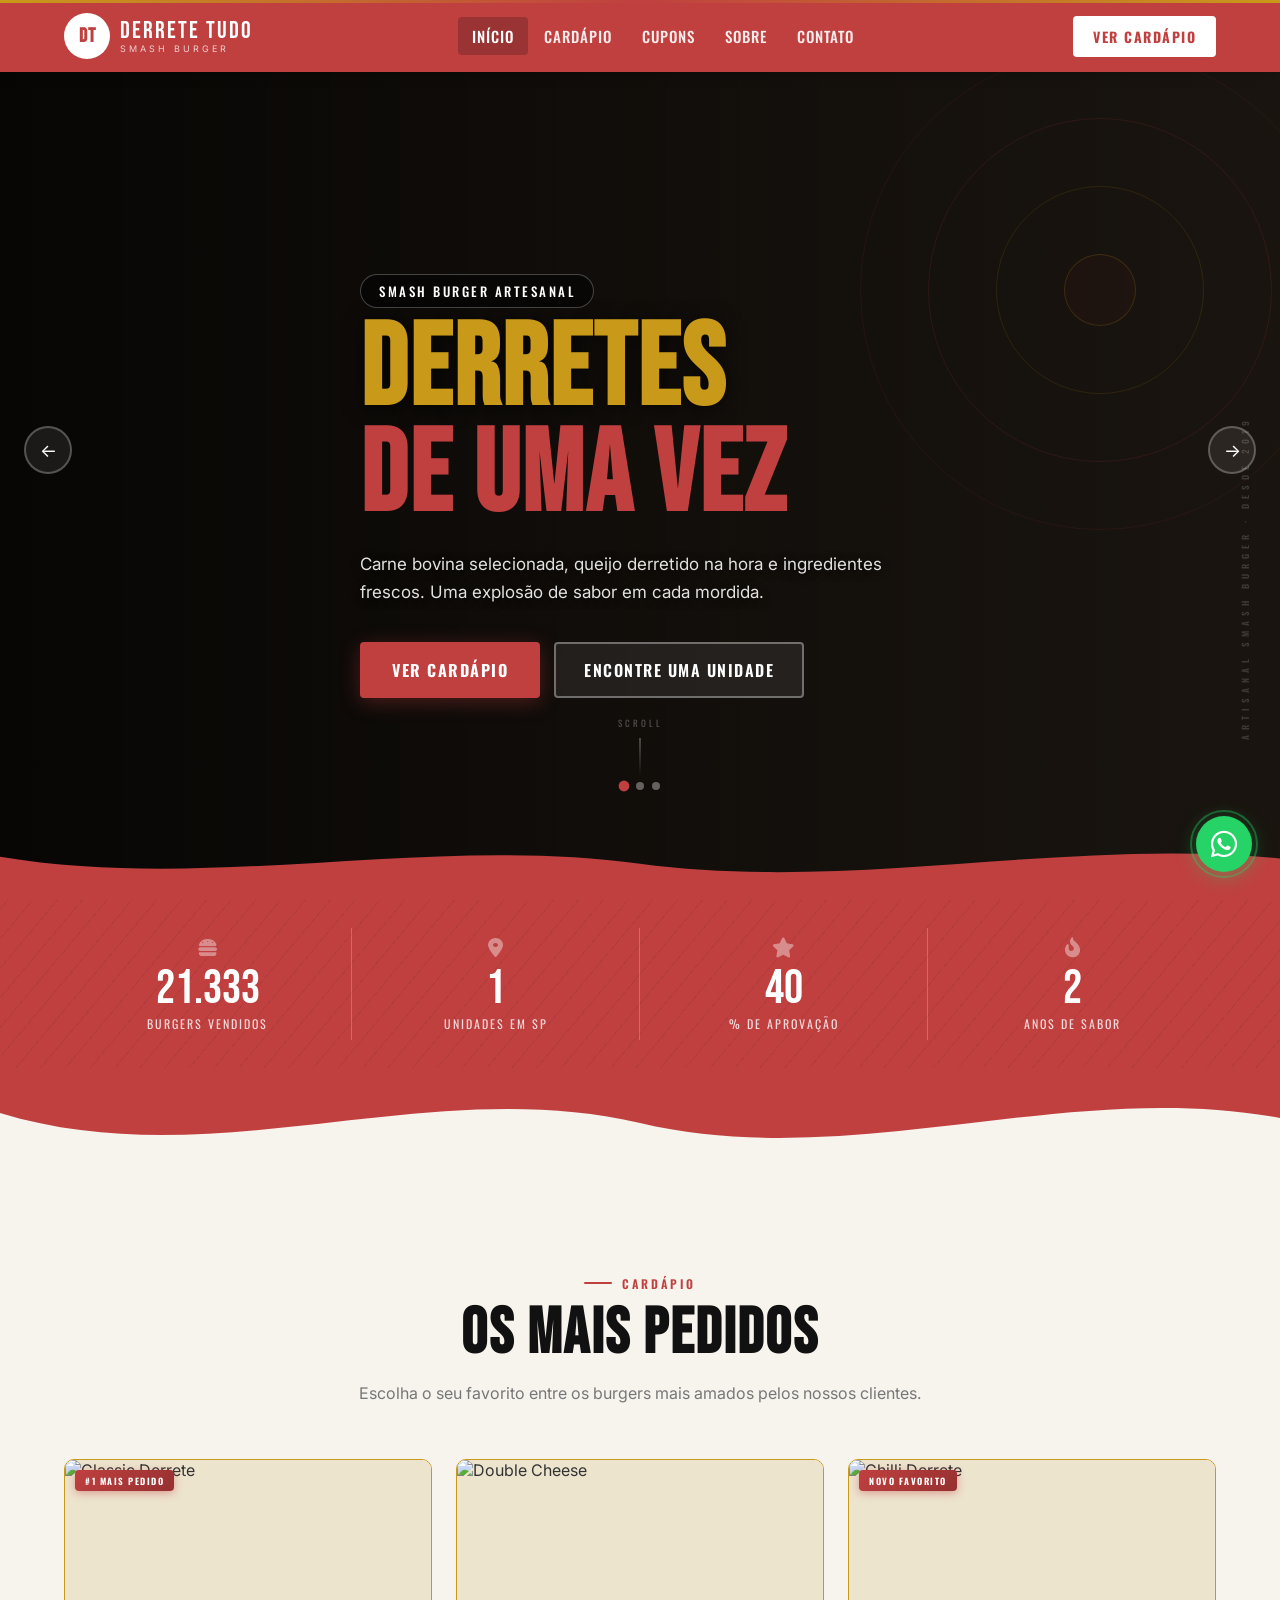
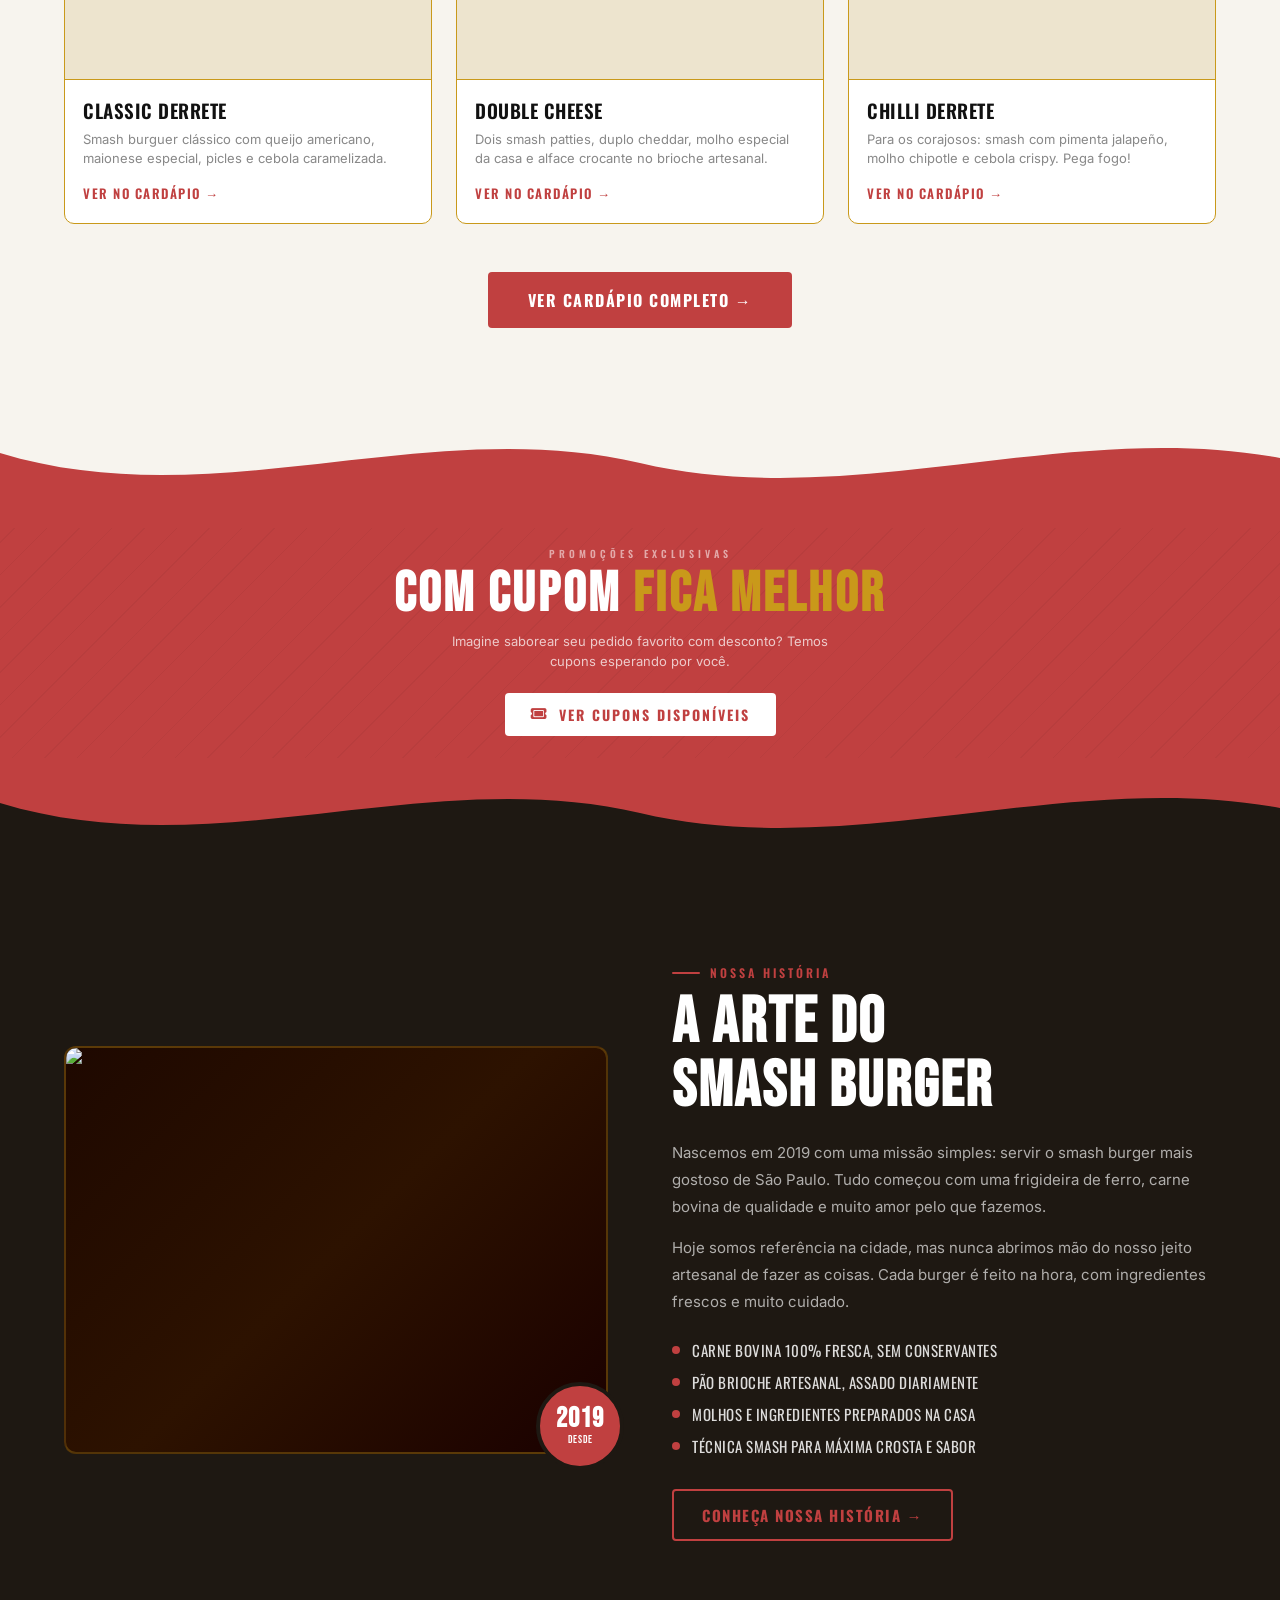
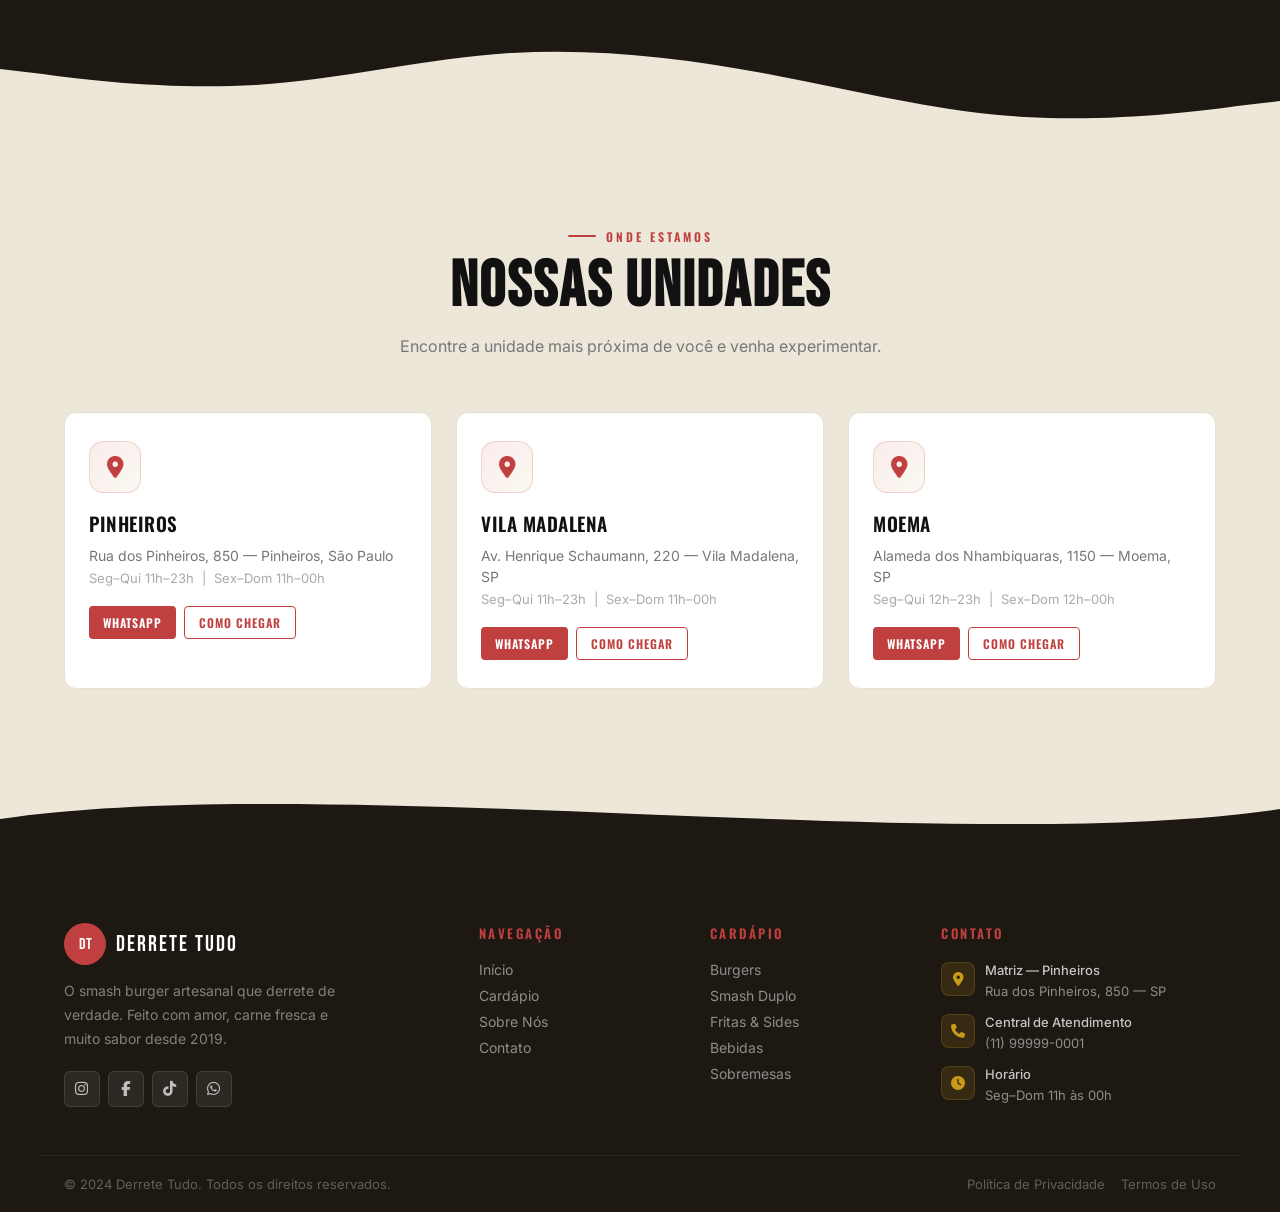
==== commit a1a110e9: "feat: scroll progress bar, cupons na navbar, ajustes mobile e visuais" ====
--- a/index.html
+++ b/index.html
@@ -24,6 +24,7 @@
       <div class="nav-links">
         <a href="index.html">Início</a>
         <a href="cardapio.html">Cardápio</a>
+        <a href="cupons.html">Cupons</a>
         <a href="sobre.html">Sobre</a>
         <a href="contato.html">Contato</a>
       </div>
@@ -42,11 +43,14 @@
     <div class="mobile-menu-links">
       <a href="index.html">Início</a>
       <a href="cardapio.html">Cardápio</a>
+      <a href="cupons.html">Cupons</a>
       <a href="sobre.html">Sobre</a>
       <a href="contato.html">Contato</a>
     </div>
     <a href="cardapio.html" class="mobile-menu-cta">Ver Cardápio</a>
   </div>
+
+  <div class="scroll-progress" id="scrollProgress"></div>
 
   <!-- HERO SLIDER -->
   <section class="hero">
@@ -142,7 +146,7 @@
     <!-- Wave divider pointing to white section -->
     <div class="wave-divider">
       <svg xmlns="http://www.w3.org/2000/svg" viewBox="0 0 1440 80" preserveAspectRatio="none">
-        <path fill="#C04040" fill-opacity="1" d="M0,48L60,42.7C120,37,240,27,360,32C480,37,600,59,720,64C840,69,960,59,1080,48C1200,37,1320,27,1380,21.3L1440,16L1440,80L1380,80C1320,80,1200,80,1080,80C960,80,840,80,720,80C600,80,480,80,360,80C240,80,120,80,60,80L0,80Z"></path>
+        <path fill="#C04040" d="M0,30 C240,70 480,5 720,38 C960,70 1200,8 1440,32 L1440,80 L0,80 Z"/>
       </svg>
     </div>
   </section>
@@ -173,10 +177,10 @@
     </div>
   </section>
 
-  <!-- Onda: stats-band (orange) → destaques (white) — duplo S -->
-  <div class="wave-sep wave-from-orange wave-to-white">
-    <svg xmlns="http://www.w3.org/2000/svg" viewBox="0 0 1440 90" preserveAspectRatio="none">
-      <path fill="currentColor" d="M0,45 C240,90 480,0 720,45 C960,90 1200,0 1440,45 L1440,90 L0,90 Z"/>
+  <!-- Onda: stats-band (orange) → destaques (white) -->
+  <div class="wave-sep wave-from-orange wave-to-white wave-sep--lg">
+    <svg xmlns="http://www.w3.org/2000/svg" viewBox="0 0 1440 120" preserveAspectRatio="none">
+      <path fill="currentColor" d="M0,45 C240,110 480,5 720,55 C960,105 1200,10 1440,50 L1440,120 L0,120 Z"/>
     </svg>
   </div>
 
--- a/css/style.css
+++ b/css/style.css
@@ -107,19 +107,25 @@
 .hamburger {
   display: none;
   flex-direction: column;
-  gap: 5px;
-  padding: 6px;
-}
+  gap: 6px;
+  padding: 8px;
+  background: transparent;
+  border: none;
+  cursor: pointer;
+  border-radius: 6px;
+  transition: background .2s;
+}
+.hamburger:hover { background: rgba(0,0,0,.15); }
 .hamburger span {
   display: block;
   width: 24px; height: 2px;
   background: #fff;
-  border-radius: 2px;
-  transition: transform .3s, opacity .3s;
-}
-.hamburger.open span:nth-child(1) { transform: translateY(7px) rotate(45deg); }
-.hamburger.open span:nth-child(2) { opacity: 0; }
-.hamburger.open span:nth-child(3) { transform: translateY(-7px) rotate(-45deg); }
+  border-radius: 1px;
+  transition: transform .3s ease, opacity .2s ease, width .3s ease;
+}
+.hamburger.open span:nth-child(1) { transform: translateY(8px) rotate(45deg); }
+.hamburger.open span:nth-child(2) { opacity: 0; width: 0; }
+.hamburger.open span:nth-child(3) { transform: translateY(-8px) rotate(-45deg); }
 
 .mobile-overlay {
   display: none;
@@ -227,15 +233,15 @@
 }
 .hero-badge {
   display: inline-block;
-  background: rgba(192,64,64,.25);
-  border: 1px solid rgba(192,64,64,.5);
-  color: #D4A020;
-  font-family: 'Playfair Display', serif;
-  font-style: italic;
-  font-size: 15px;
-  font-weight: 600;
-  letter-spacing: 1px;
-  text-transform: none;
+  background: rgba(0,0,0,.40);
+  border: 1px solid rgba(255,255,255,.25);
+  color: #fff;
+  font-family: 'Oswald', sans-serif;
+  font-style: normal;
+  font-size: 13px;
+  font-weight: 500;
+  letter-spacing: 2.5px;
+  text-transform: uppercase;
   padding: 6px 18px;
   border-radius: 50px;
   margin-bottom: 10px;
@@ -1108,7 +1114,9 @@
 }
 @media (max-width: 768px) {
   .nav-links, .nav-cta { display: none; }
-  .hamburger { display: flex; }
+  .hamburger {
+    display: flex;
+  }
   .products-grid { grid-template-columns: repeat(2, 1fr); }
   .destaques-grid { grid-template-columns: 1fr; }
   .stats-inner { grid-template-columns: repeat(2, 1fr); }
@@ -1428,6 +1436,20 @@
   background: linear-gradient(90deg, #C9991A 0%, #C04040 50%, #C9991A 100%);
   z-index: 1;
 }
+
+/* ============================================================
+   SCROLL PROGRESS BAR
+============================================================ */
+.scroll-progress {
+  position: fixed;
+  top: 72px;
+  left: 0;
+  height: 3px;
+  width: 0%;
+  background: linear-gradient(90deg, #C04040 0%, #C9991A 60%, #C04040 100%);
+  z-index: 999;
+  pointer-events: none;
+}
 .navbar.scrolled {
   box-shadow: 0 4px 28px rgba(0,0,0,.45);
 }
@@ -1649,7 +1671,7 @@
 }
 .hero-float--burger-top {
   width: 320px;
-  top: -30px;
+  top: 40px;
   left: -20px;
   animation: floatBurgerTop 7s ease-in-out infinite 0.8s;
 }
@@ -1865,10 +1887,10 @@
     );
   }
 
-  /* Push content to bottom-center */
+  /* Center content vertically */
   .hero-content {
-    align-items: flex-end;
-    padding-bottom: 110px;
+    align-items: center;
+    padding-bottom: 60px;
   }
   .hero-content-inner {
     text-align: center;
@@ -1926,7 +1948,7 @@
   .destaques-grid { grid-template-columns: 1fr; gap: 16px; }
 
   /* Page-hero interno */
-  .page-hero { min-height: 0; padding-bottom: 80px; }
+  .page-hero { min-height: 0; padding-top: 100px; padding-bottom: 80px; }
   .page-hero-title { font-size: clamp(38px, 11vw, 60px); }
   .page-hero-wave svg      { height: 64px; }
   .page-hero-wave.wave-sep--lg svg { height: 80px; }
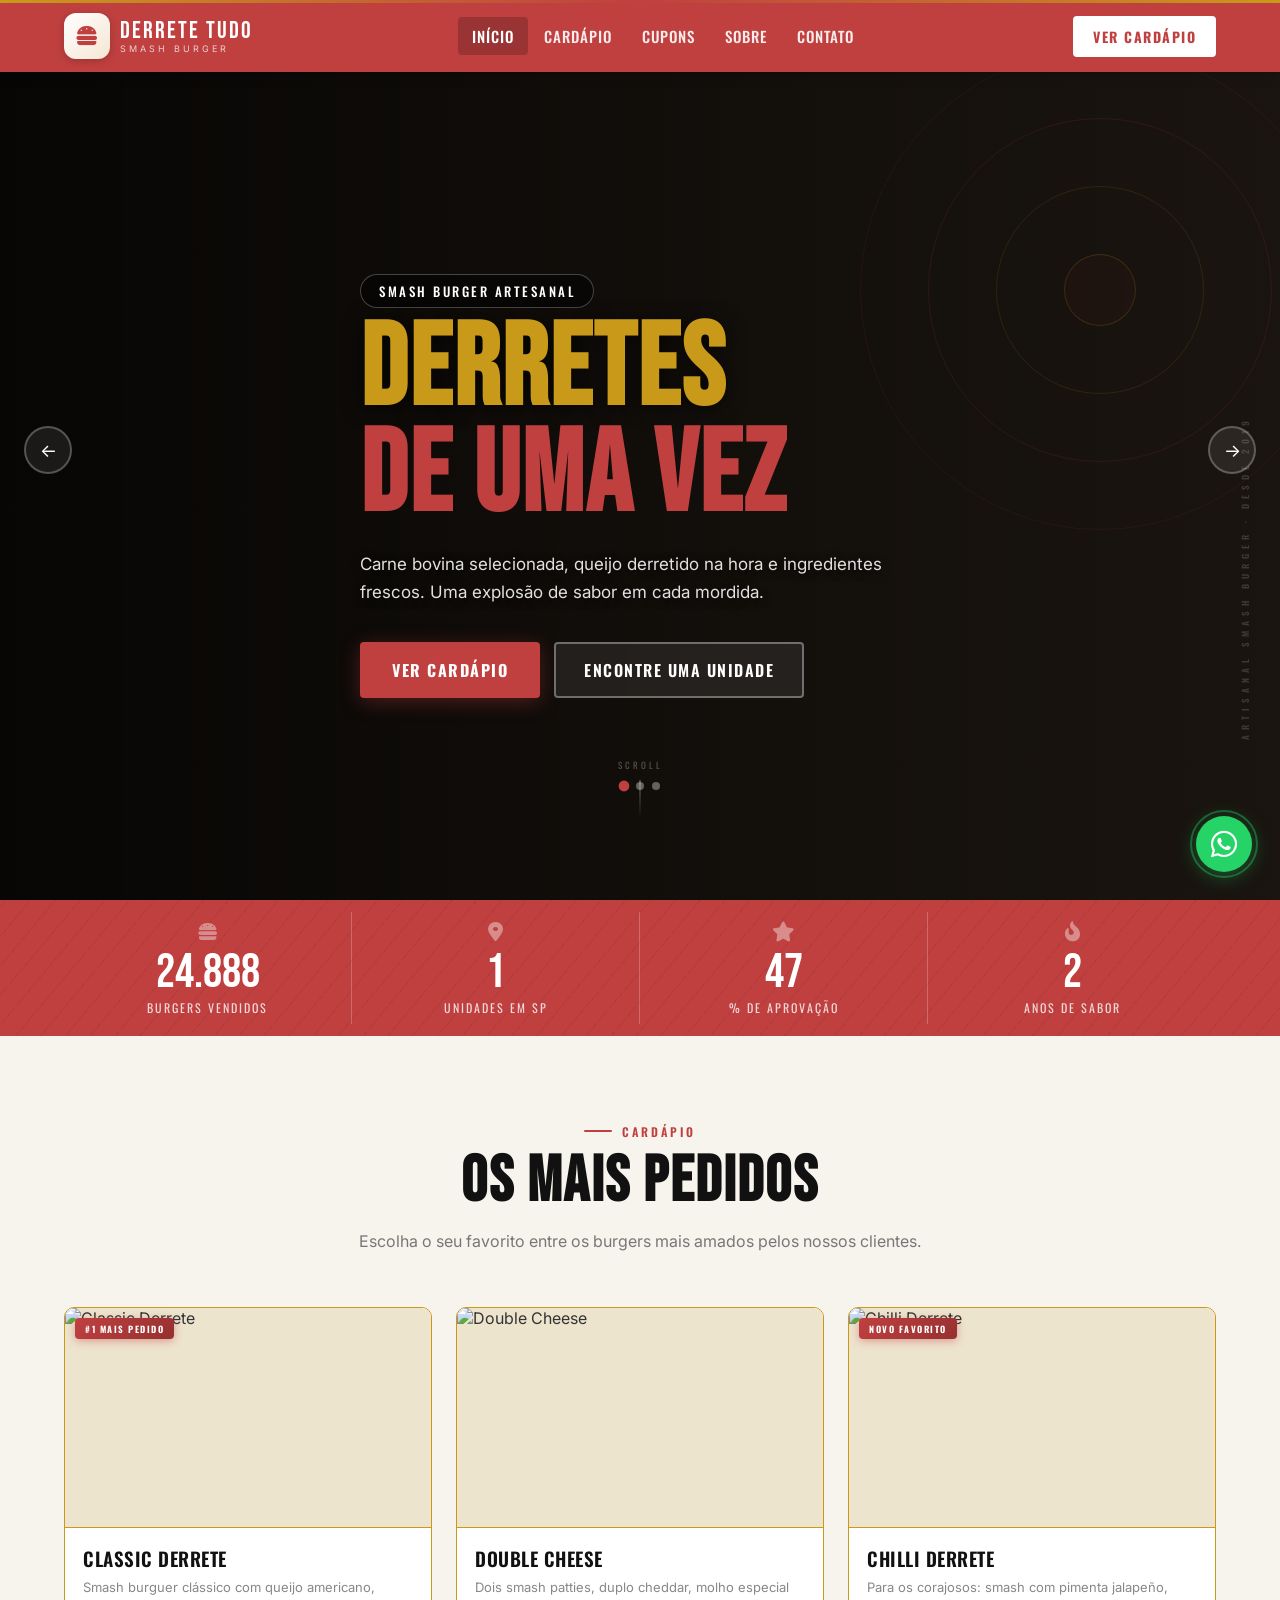
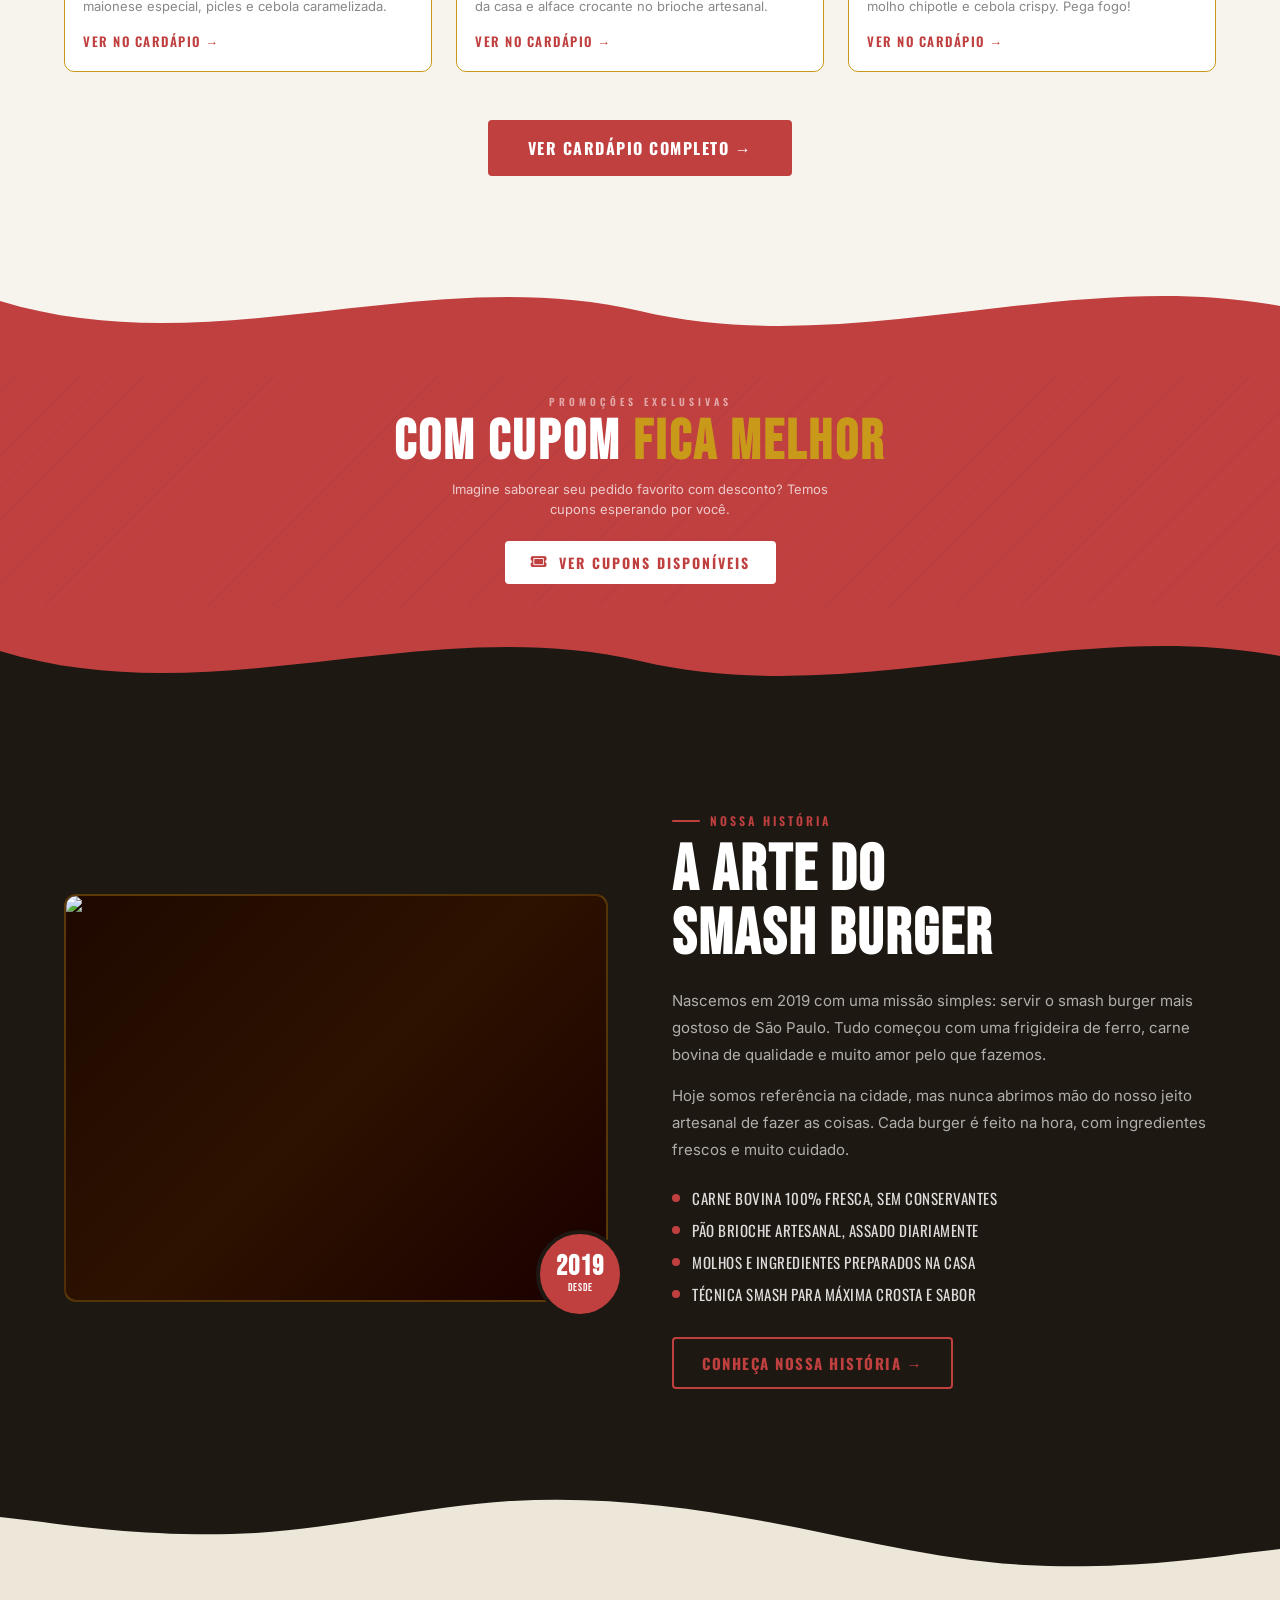
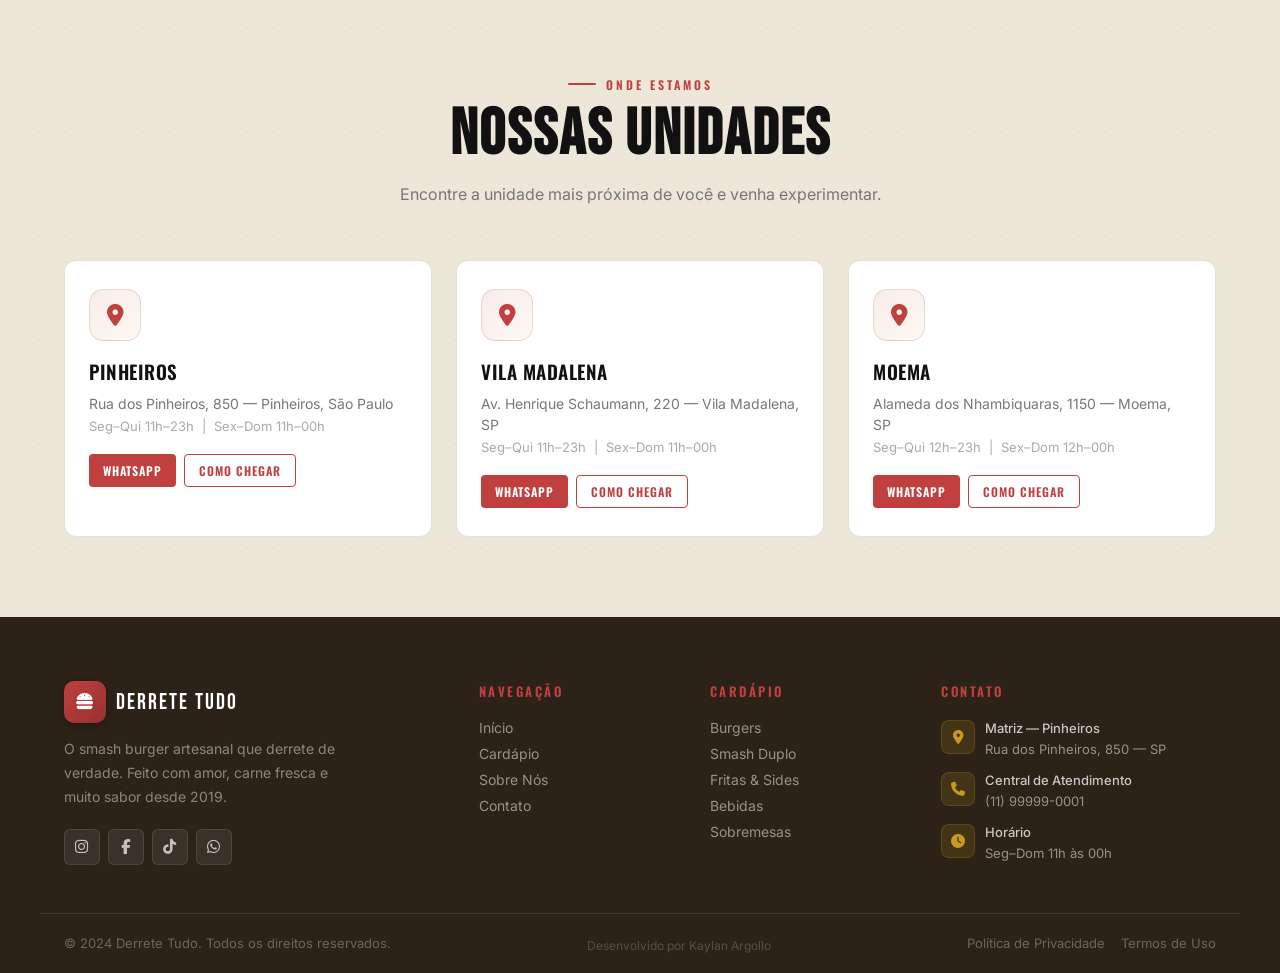
==== commit e2127c1d: "feat: logo, favicon, scrollbar, ajustes visuais e correções mobile" ====
--- a/index.html
+++ b/index.html
@@ -2,6 +2,7 @@
 <html lang="pt-BR">
 <head>
   <meta charset="UTF-8" />
+  <link rel="icon" href="data:image/svg+xml,<svg xmlns='http://www.w3.org/2000/svg' viewBox='0 0 100 100'><text y='.9em' font-size='90'>🍔</text></svg>">
   <meta name="viewport" content="width=device-width, initial-scale=1.0" />
   <title>Derrete Tudo — Smash Burger Artesanal em São Paulo</title>
   <meta name="description" content="O melhor smash burger artesanal de São Paulo. Ingredientes frescos, carne selecionada e muito sabor. Derrete Tudo — derretes de vez." />
@@ -15,7 +16,7 @@
   <nav class="navbar">
     <div class="navbar-inner">
       <a href="index.html" class="nav-logo">
-        <div class="nav-logo-icon">DT</div>
+        <div class="nav-logo-icon"><i class="fa-solid fa-burger"></i></div>
         <div>
           <span class="nav-logo-text">DERRETE TUDO</span>
           <span class="nav-logo-sub">Smash Burger</span>
@@ -143,12 +144,6 @@
     </div>
     <div class="hero-scroll-indicator" aria-hidden="true">Scroll</div>
 
-    <!-- Wave divider pointing to white section -->
-    <div class="wave-divider">
-      <svg xmlns="http://www.w3.org/2000/svg" viewBox="0 0 1440 80" preserveAspectRatio="none">
-        <path fill="#C04040" d="M0,30 C240,70 480,5 720,38 C960,70 1200,8 1440,32 L1440,80 L0,80 Z"/>
-      </svg>
-    </div>
   </section>
 
   <!-- STATS BAND -->
@@ -177,12 +172,8 @@
     </div>
   </section>
 
-  <!-- Onda: stats-band (orange) → destaques (white) -->
-  <div class="wave-sep wave-from-orange wave-to-white wave-sep--lg">
-    <svg xmlns="http://www.w3.org/2000/svg" viewBox="0 0 1440 120" preserveAspectRatio="none">
-      <path fill="currentColor" d="M0,45 C240,110 480,5 720,55 C960,105 1200,10 1440,50 L1440,120 L0,120 Z"/>
-    </svg>
-  </div>
+
+  <!-- Onda: stats-band → destaques -->
 
   <!-- DESTAQUES DO CARDÁPIO -->
   <section class="destaques-section">
@@ -306,7 +297,7 @@
           <p class="location-address">Rua dos Pinheiros, 850 — Pinheiros, São Paulo</p>
           <p class="location-hours">Seg–Qui 11h–23h &nbsp;|&nbsp; Sex–Dom 11h–00h</p>
           <div class="location-actions">
-            <a href="https://wa.me/5511999990001" class="btn-sm btn-sm-primary" target="_blank" rel="noopener">WhatsApp</a>
+            <a href="https://wa.me/5528999087714" class="btn-sm btn-sm-primary" target="_blank" rel="noopener">WhatsApp</a>
             <a href="contato.html" class="btn-sm btn-sm-outline">Como Chegar</a>
           </div>
         </div>
@@ -316,7 +307,7 @@
           <p class="location-address">Av. Henrique Schaumann, 220 — Vila Madalena, SP</p>
           <p class="location-hours">Seg–Qui 11h–23h &nbsp;|&nbsp; Sex–Dom 11h–00h</p>
           <div class="location-actions">
-            <a href="https://wa.me/5511999990002" class="btn-sm btn-sm-primary" target="_blank" rel="noopener">WhatsApp</a>
+            <a href="https://wa.me/5528999087714" class="btn-sm btn-sm-primary" target="_blank" rel="noopener">WhatsApp</a>
             <a href="contato.html" class="btn-sm btn-sm-outline">Como Chegar</a>
           </div>
         </div>
@@ -326,27 +317,20 @@
           <p class="location-address">Alameda dos Nhambiquaras, 1150 — Moema, SP</p>
           <p class="location-hours">Seg–Qui 12h–23h &nbsp;|&nbsp; Sex–Dom 12h–00h</p>
           <div class="location-actions">
-            <a href="https://wa.me/5511999990003" class="btn-sm btn-sm-primary" target="_blank" rel="noopener">WhatsApp</a>
+            <a href="https://wa.me/5528999087714" class="btn-sm btn-sm-primary" target="_blank" rel="noopener">WhatsApp</a>
             <a href="contato.html" class="btn-sm btn-sm-outline">Como Chegar</a>
           </div>
         </div>
       </div>
     </div>
   </section>
-
-  <!-- Onda: localização (beige) → footer (dark) — côncava dramática -->
-  <div class="wave-sep wave-from-beige wave-to-dark wave-sep--flip">
-    <svg xmlns="http://www.w3.org/2000/svg" viewBox="0 0 1440 90" preserveAspectRatio="none">
-      <path fill="currentColor" d="M0,40 C360,88 1080,2 1440,50 L1440,90 L0,90 Z"/>
-    </svg>
-  </div>
 
   <!-- FOOTER -->
   <footer class="footer">
     <div class="footer-grid">
       <div>
         <div class="footer-logo">
-          <div class="footer-logo-icon">DT</div>
+          <div class="footer-logo-icon"><i class="fa-solid fa-burger"></i></div>
           <span class="footer-logo-text">DERRETE TUDO</span>
         </div>
         <p class="footer-desc">O smash burger artesanal que derrete de verdade. Feito com amor, carne fresca e muito sabor desde 2019.</p>
@@ -404,7 +388,7 @@
       </div>
     </div>
     <div class="footer-bottom">
-      <span class="footer-copy">&copy; 2024 Derrete Tudo. Todos os direitos reservados.</span>
+      <span class="footer-copy">&copy; 2024 Derrete Tudo. Todos os direitos reservados.</span><span class="footer-dev">Desenvolvido por Kaylan Argollo</span>
       <div class="footer-legal">
         <a href="#">Política de Privacidade</a>
         <a href="#">Termos de Uso</a>
@@ -413,7 +397,7 @@
   </footer>
 
   <!-- WHATSAPP FLOAT -->
-  <a href="https://wa.me/5511999990001" class="whatsapp-btn" target="_blank" rel="noopener" aria-label="WhatsApp"><i class="fa-brands fa-whatsapp"></i></a>
+  <a href="https://wa.me/5528999087714" class="whatsapp-btn" target="_blank" rel="noopener" aria-label="WhatsApp"><i class="fa-brands fa-whatsapp"></i></a>
 
   <script src="js/main.js"></script>
 </body>
--- a/css/style.css
+++ b/css/style.css
@@ -8,6 +8,15 @@
 /* --- Reset & Base --- */
 *, *::before, *::after { box-sizing: border-box; margin: 0; padding: 0; }
 html { scroll-behavior: smooth; }
+
+/* --- Scrollbar personalizada --- */
+::-webkit-scrollbar { width: 6px; }
+::-webkit-scrollbar-track { background: #1E1812; }
+::-webkit-scrollbar-thumb {
+  background: linear-gradient(180deg, #C04040 0%, #C9991A 100%);
+  border-radius: 3px;
+}
+::-webkit-scrollbar-thumb:hover { background: #C04040; }
 body {
   font-family: 'Inter', sans-serif;
   font-size: 16px;
@@ -45,15 +54,15 @@
 .nav-logo { display: flex; align-items: center; gap: 10px; flex-shrink: 0; }
 .nav-logo-icon {
   width: 46px; height: 46px;
-  background: #fff;
-  border-radius: 50%;
+  background: linear-gradient(135deg, #fff 0%, #f5e6d3 100%);
+  border-radius: 12px;
   display: flex; align-items: center; justify-content: center;
-  font-size: 20px;
-  font-family: 'Bebas Neue', sans-serif;
+  font-size: 22px;
   color: #C04040;
-  letter-spacing: 1px;
-  font-weight: 900;
-}
+  box-shadow: 0 2px 8px rgba(0,0,0,.2);
+  flex-shrink: 0;
+}
+.nav-logo-icon i { font-size: 22px; color: #C04040; }
 .nav-logo-text {
   font-family: 'Bebas Neue', sans-serif;
   font-size: 24px;
@@ -182,10 +191,10 @@
   position: relative;
   height: 100vh;
   min-height: 560px;
-  overflow: hidden;
+  overflow: visible;
   background: #1E1812;
 }
-.hero-slider { position: relative; width: 100%; height: 100%; }
+.hero-slider { position: relative; width: 100%; height: 100%; overflow: hidden; }
 .hero-slide {
   position: absolute;
   inset: 0;
@@ -346,7 +355,7 @@
 /* ============================================================
    STATS BAND
 ============================================================ */
-.stats-band { background: #C04040; padding: 28px 0; }
+.stats-band { background: #C04040; padding: 12px 0; }
 .stats-inner {
   display: grid;
   grid-template-columns: repeat(4, 1fr);
@@ -599,7 +608,7 @@
 /* ============================================================
    FOOTER
 ============================================================ */
-.footer { background: #1E1812; color: #fff; padding: 64px 0 0; }
+.footer { background: #2D2218; color: #fff; padding: 64px 0 0; }
 .footer-grid {
   display: grid;
   grid-template-columns: 2fr 1fr 1fr 1.5fr;
@@ -611,13 +620,14 @@
 .footer-logo { display: flex; align-items: center; gap: 10px; margin-bottom: 14px; }
 .footer-logo-icon {
   width: 42px; height: 42px;
-  background: #C04040;
-  border-radius: 50%;
+  background: linear-gradient(135deg, #C04040 0%, #963030 100%);
+  border-radius: 10px;
   display: flex; align-items: center; justify-content: center;
-  font-family: 'Bebas Neue', sans-serif;
-  font-size: 16px;
-  color: #fff;
-}
+  font-size: 18px;
+  color: #fff;
+  box-shadow: 0 2px 8px rgba(0,0,0,.3);
+}
+.footer-logo-icon i { font-size: 18px; color: #fff; }
 .footer-logo-text {
   font-family: 'Bebas Neue', sans-serif;
   font-size: 22px;
@@ -670,6 +680,7 @@
   gap: 12px;
 }
 .footer-copy { font-size: 13px; color: rgba(255,255,255,.3); }
+.footer-dev { font-size: 12px; color: rgba(255,255,255,.2); margin-top: 4px; display: block; }
 .footer-legal { display: flex; gap: 16px; }
 .footer-legal a { font-size: 13px; color: rgba(255,255,255,.3); transition: color .2s; }
 .footer-legal a:hover { color: rgba(255,255,255,.6); }
@@ -682,7 +693,7 @@
   padding-bottom: 90px;
   height: auto;
   min-height: 340px;
-  background: #1E1812;
+  background: #2D2218;
   position: relative;
   display: flex;
   align-items: center;
@@ -1503,7 +1514,7 @@
 ============================================================ */
 .hero-scroll-indicator {
   position: absolute;
-  bottom: 124px; left: 50%;
+  bottom: 82px; left: 50%;
   transform: translateX(-50%);
   z-index: 5;
   display: flex;
@@ -1641,7 +1652,7 @@
   .hero-vertical-text { display: none; }
 }
 @media (max-width: 768px) {
-  .hero-scroll-indicator { bottom: 108px; }
+  .hero-scroll-indicator { bottom: 72px; }
 }
 
 /* ============================================================
@@ -1684,7 +1695,7 @@
 }
 .hero-float--burger {
   width: 340px;
-  bottom: -40px;
+  bottom: -140px;
   right: -20px;
   animation: floatBurger 7s ease-in-out infinite 1.8s;
 }
@@ -1918,12 +1929,10 @@
   .slider-btn-prev { left: 20px; }
   .slider-btn-next { right: 20px; }
 
-  /* Dots mais abaixo — espaço para setas */
-  .slider-dots { bottom: 28px; gap: 6px; }
+  .slider-dots { bottom: 58px; gap: 6px; }
   .slider-dot  { width: 7px; height: 7px; }
 
-  /* Scroll indicator sobe junto */
-  .hero-scroll-indicator { bottom: 80px; }
+  .hero-scroll-indicator { bottom: 10px; }
 
   /* Stats band — 2×2 com borda interna */
   .stats-inner { grid-template-columns: repeat(2, 1fr); }
